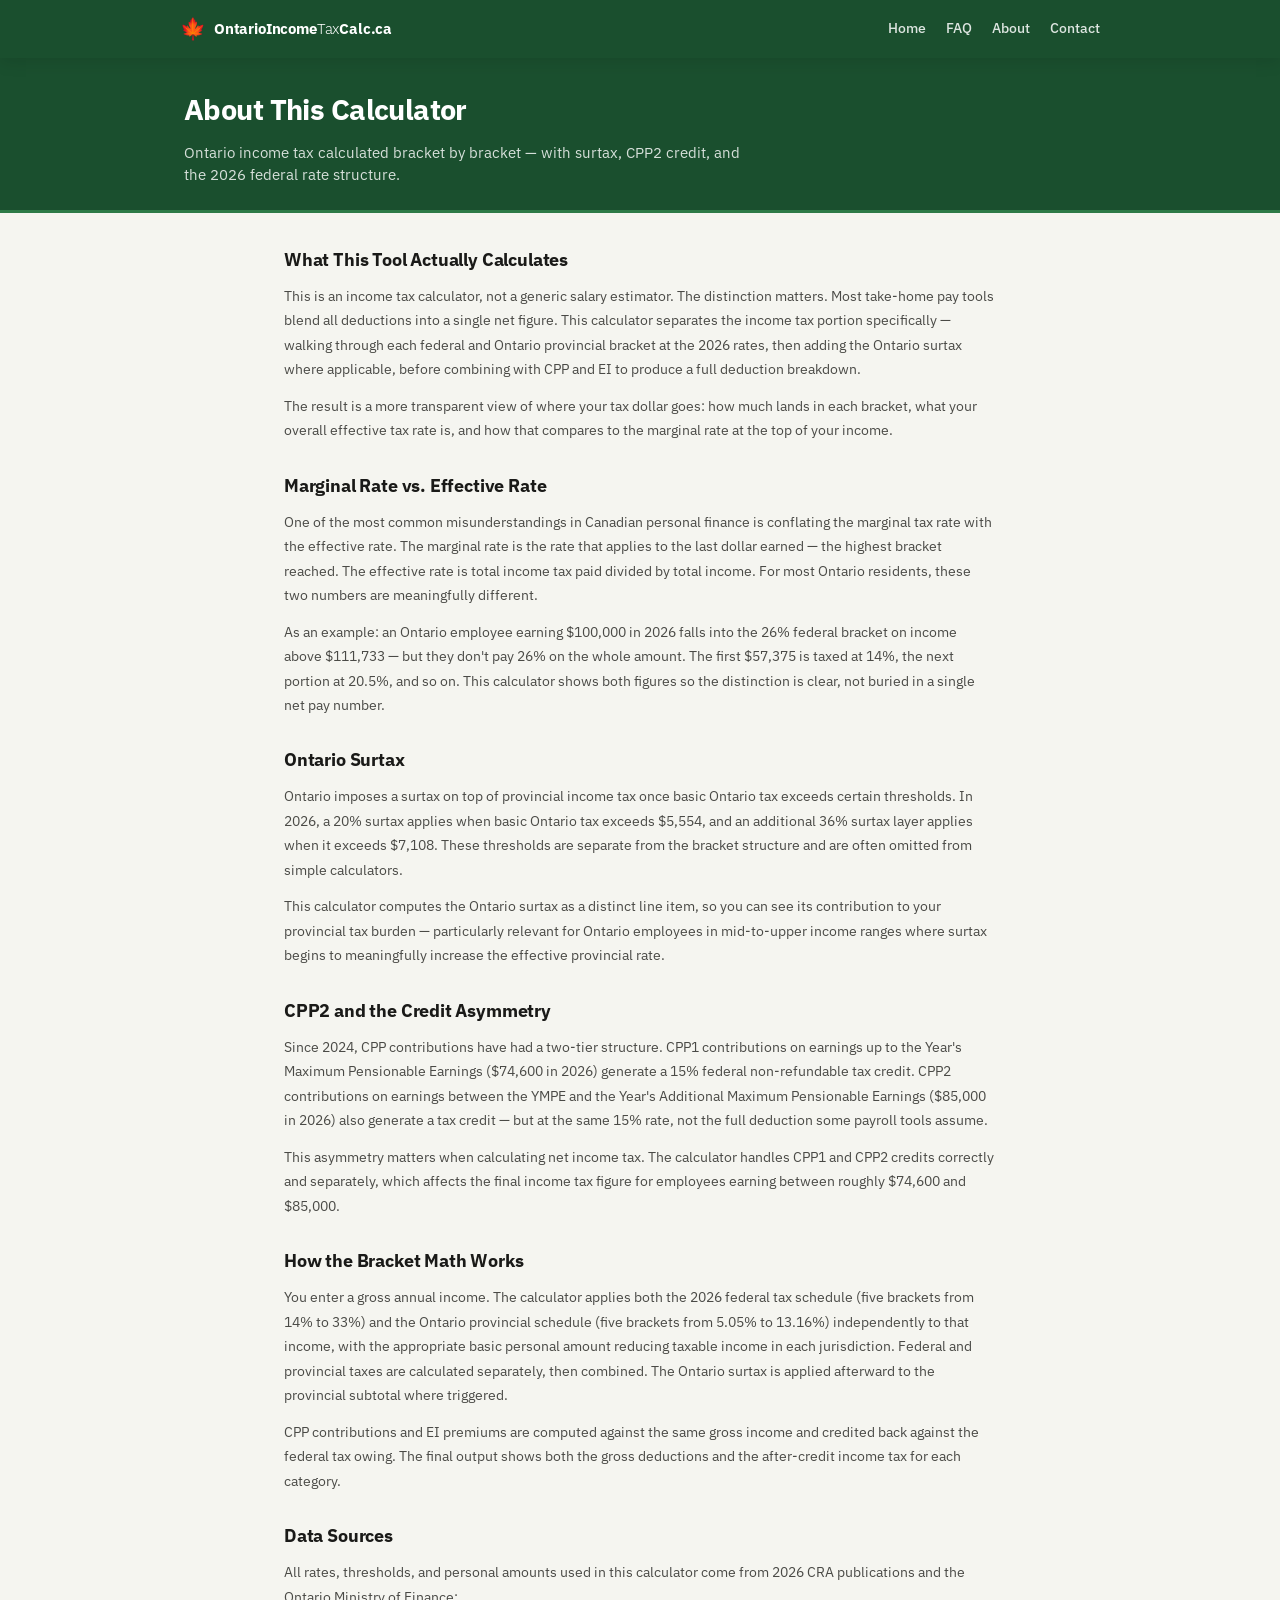
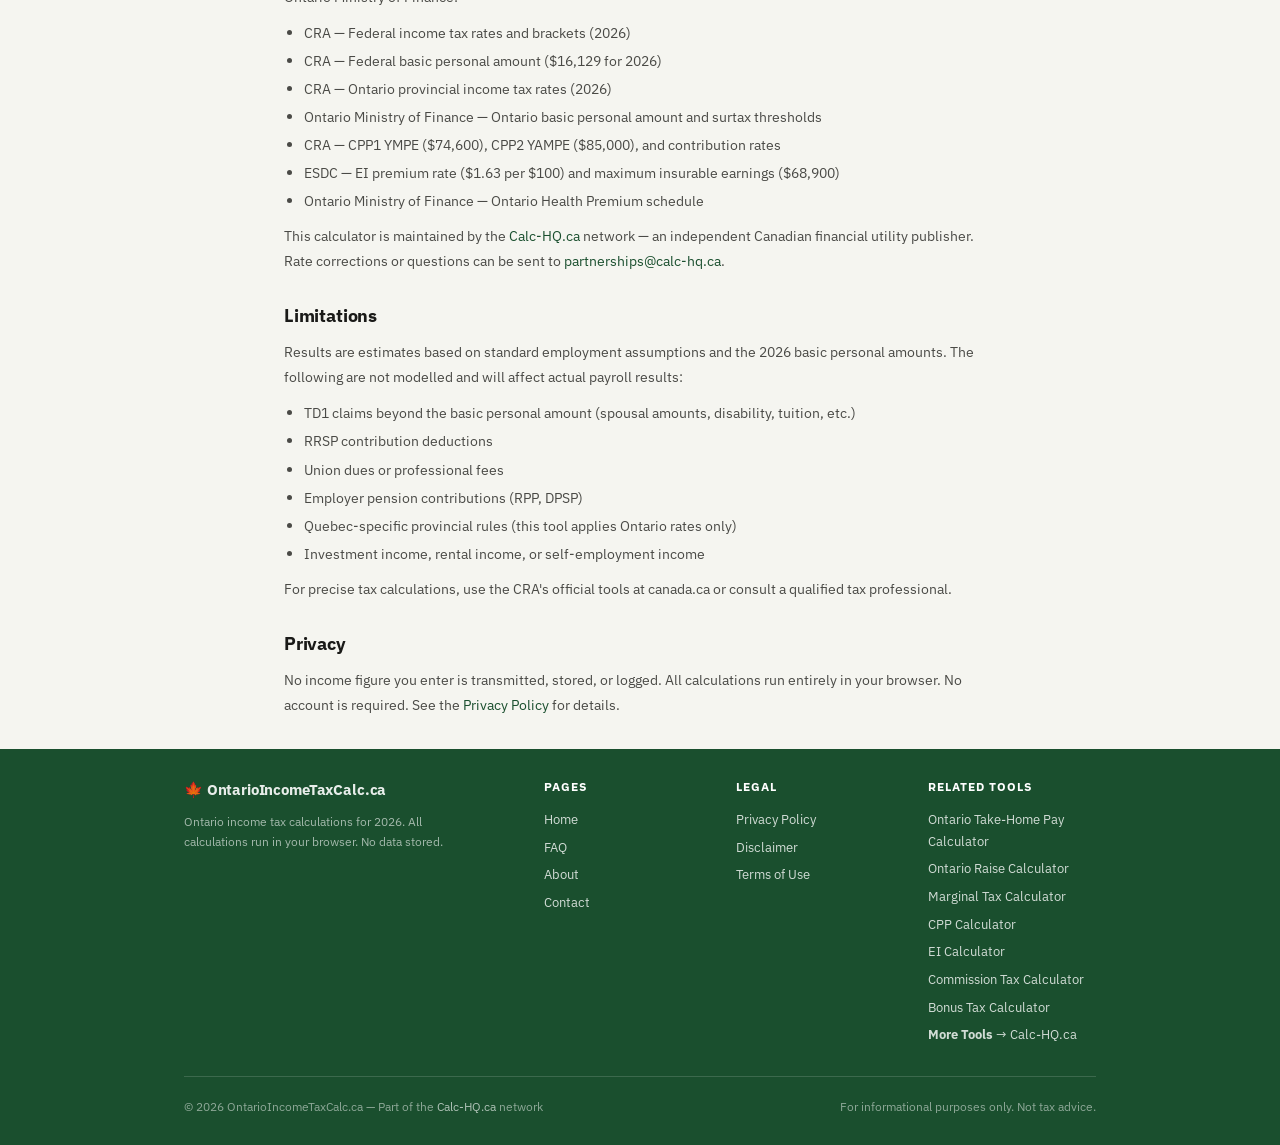
==== repos/ontarioincometaxcalc/about.html @ c236b74f "remove broken methodology link (calc-hq.ca/methodology/ontario-income-tax/ returns 404)" ====
<!DOCTYPE html>
<html lang="en-CA">
<head>
  <meta charset="UTF-8">
  <meta name="viewport" content="width=device-width, initial-scale=1.0">
  <title>About | Ontario Income Tax Calculator</title>
  <meta name="description" content="About Ontario Income Tax Calculator — bracket-by-bracket Ontario and federal income tax calculation, Ontario surtax methodology, marginal vs. effective rate explanation, and CPP2 credit treatment for 2026.">
  <link rel="canonical" href="https://ontarioincometaxcalc.ca/about.html">
  <link rel="stylesheet" href="css/style.css?v=ALIGN2">
  <script async src="https://pagead2.googlesyndication.com/pagead/js/adsbygoogle.js?client=ca-pub-7744853829365165" crossorigin="anonymous"></script>
  <script type="application/ld+json">
  {
    "@context": "https://schema.org",
    "@type": "WebPage",
    "name": "About | Ontario Income Tax Calculator",
    "url": "https://ontarioincometaxcalc.ca/about.html",
    "description": "About Ontario Income Tax Calculator — bracket-by-bracket Ontario and federal tax calculation with Ontario surtax, marginal vs. effective rate breakdown, and 2026 CRA rates.",
    "isPartOf": {
      "@type": "WebSite",
        "name": "Ontario Income Tax Calculator",
      "url": "https://ontarioincometaxcalc.ca/"
    }
  }
  </script>
</head>
<body>

<header class="site-header">
  <div class="header-inner">
    <a href="index.html" class="site-logo">
      <span class="logo-maple">🍁</span>
      <span class="logo-text">OntarioIncome<span>Tax</span>Calc.ca</span>
    </a>
    <nav class="site-nav" aria-label="Main navigation">
      <a href="index.html">Home</a>
      <a href="faq.html">FAQ</a>
      <a href="about.html">About</a>
      <a href="contact.html">Contact</a>
    </nav>
    <button class="hamburger" aria-label="Menu" aria-expanded="false">
      <span></span><span></span><span></span>
    </button>
  </div>
</header>

<!-- Mobile nav overlay -->
<div class="mobile-nav-overlay" id="mobile-overlay"></div>
<nav class="mobile-nav" id="mobile-nav">
  <a href="index.html">Home</a>
  <a href="faq.html">FAQ</a>
  <a href="about.html">About</a>
  <a href="contact.html">Contact</a>
</nav>

<section class="page-hero">
  <div class="container">
    <h1>About This Calculator</h1>
    <p>Ontario income tax calculated bracket by bracket — with surtax, CPP2 credit, and the 2026 federal rate structure.</p>
  </div>
</section>

<div class="page-body">

  <h2>What This Tool Actually Calculates</h2>
  <p>This is an income tax calculator, not a generic salary estimator. The distinction matters. Most take-home pay tools blend all deductions into a single net figure. This calculator separates the income tax portion specifically — walking through each federal and Ontario provincial bracket at the 2026 rates, then adding the Ontario surtax where applicable, before combining with CPP and EI to produce a full deduction breakdown.</p>
  <p>The result is a more transparent view of where your tax dollar goes: how much lands in each bracket, what your overall effective tax rate is, and how that compares to the marginal rate at the top of your income.</p>

  <h2>Marginal Rate vs. Effective Rate</h2>
  <p>One of the most common misunderstandings in Canadian personal finance is conflating the marginal tax rate with the effective rate. The marginal rate is the rate that applies to the last dollar earned — the highest bracket reached. The effective rate is total income tax paid divided by total income. For most Ontario residents, these two numbers are meaningfully different.</p>
  <p>As an example: an Ontario employee earning $100,000 in 2026 falls into the 26% federal bracket on income above $111,733 — but they don't pay 26% on the whole amount. The first $57,375 is taxed at 14%, the next portion at 20.5%, and so on. This calculator shows both figures so the distinction is clear, not buried in a single net pay number.</p>

  <h2>Ontario Surtax</h2>
  <p>Ontario imposes a surtax on top of provincial income tax once basic Ontario tax exceeds certain thresholds. In 2026, a 20% surtax applies when basic Ontario tax exceeds $5,554, and an additional 36% surtax layer applies when it exceeds $7,108. These thresholds are separate from the bracket structure and are often omitted from simple calculators.</p>
  <p>This calculator computes the Ontario surtax as a distinct line item, so you can see its contribution to your provincial tax burden — particularly relevant for Ontario employees in mid-to-upper income ranges where surtax begins to meaningfully increase the effective provincial rate.</p>

  <h2>CPP2 and the Credit Asymmetry</h2>
  <p>Since 2024, CPP contributions have had a two-tier structure. CPP1 contributions on earnings up to the Year's Maximum Pensionable Earnings ($74,600 in 2026) generate a 15% federal non-refundable tax credit. CPP2 contributions on earnings between the YMPE and the Year's Additional Maximum Pensionable Earnings ($85,000 in 2026) also generate a tax credit — but at the same 15% rate, not the full deduction some payroll tools assume.</p>
  <p>This asymmetry matters when calculating net income tax. The calculator handles CPP1 and CPP2 credits correctly and separately, which affects the final income tax figure for employees earning between roughly $74,600 and $85,000.</p>

  <h2>How the Bracket Math Works</h2>
  <p>You enter a gross annual income. The calculator applies both the 2026 federal tax schedule (five brackets from 14% to 33%) and the Ontario provincial schedule (five brackets from 5.05% to 13.16%) independently to that income, with the appropriate basic personal amount reducing taxable income in each jurisdiction. Federal and provincial taxes are calculated separately, then combined. The Ontario surtax is applied afterward to the provincial subtotal where triggered.</p>
  <p>CPP contributions and EI premiums are computed against the same gross income and credited back against the federal tax owing. The final output shows both the gross deductions and the after-credit income tax for each category.</p>

  <h2>Data Sources</h2>
  <p>All rates, thresholds, and personal amounts used in this calculator come from 2026 CRA publications and the Ontario Ministry of Finance:</p>
  <ul>
    <li>CRA — Federal income tax rates and brackets (2026)</li>
    <li>CRA — Federal basic personal amount ($16,129 for 2026)</li>
    <li>CRA — Ontario provincial income tax rates (2026)</li>
    <li>Ontario Ministry of Finance — Ontario basic personal amount and surtax thresholds</li>
    <li>CRA — CPP1 YMPE ($74,600), CPP2 YAMPE ($85,000), and contribution rates</li>
    <li>ESDC — EI premium rate ($1.63 per $100) and maximum insurable earnings ($68,900)</li>
    <li>Ontario Ministry of Finance — Ontario Health Premium schedule</li>
  </ul>
  <p>This calculator is maintained by the <a href="https://calc-hq.ca" target="_blank" rel="noopener">Calc-HQ.ca</a> network — an independent Canadian financial utility publisher. Rate corrections or questions can be sent to <a href="mailto:partnerships@calc-hq.ca">partnerships@calc-hq.ca</a>.</p>

  <h2>Limitations</h2>
  <p>Results are estimates based on standard employment assumptions and the 2026 basic personal amounts. The following are not modelled and will affect actual payroll results:</p>
  <ul>
    <li>TD1 claims beyond the basic personal amount (spousal amounts, disability, tuition, etc.)</li>
    <li>RRSP contribution deductions</li>
    <li>Union dues or professional fees</li>
    <li>Employer pension contributions (RPP, DPSP)</li>
    <li>Quebec-specific provincial rules (this tool applies Ontario rates only)</li>
    <li>Investment income, rental income, or self-employment income</li>
  </ul>
  <p>For precise tax calculations, use the CRA's official tools at canada.ca or consult a qualified tax professional.</p>

  <h2>Privacy</h2>
  <p>No income figure you enter is transmitted, stored, or logged. All calculations run entirely in your browser. No account is required. See the <a href="privacy-policy.html">Privacy Policy</a> for details.</p>



</div>

<footer class="site-footer">
  <div class="container">
    <div class="footer-grid">
      <div class="footer-brand">
        <div class="logo">🍁 OntarioIncomeTaxCalc.ca</div>
        <p>Ontario income tax calculations for 2026. All calculations run in your browser. No data stored.</p>
      </div>
      <div class="footer-col">
        <h4>PAGES</h4>
        <a href="index.html">Home</a>
        <a href="faq.html">FAQ</a>
        <a href="about.html">About</a>
        <a href="contact.html">Contact</a>
      </div>
      <div class="footer-col">
        <h4>LEGAL</h4>
        <a href="privacy-policy.html">Privacy Policy</a>
        <a href="disclaimer.html">Disclaimer</a>
        <a href="terms.html">Terms of Use</a>
      </div>
      <div class="footer-col">
        <h4>RELATED TOOLS</h4>
        <div id="related-tools"></div>
        <a href="https://calc-hq.ca/" class="more-tools-link" rel="noopener"><strong>More Tools</strong> → Calc-HQ.ca</a>
      </div>
    </div>
    <div class="footer-bottom">
      <span>© 2026 OntarioIncomeTaxCalc.ca — Part of the <a href="https://calc-hq.ca/" rel="noopener">Calc-HQ.ca</a> network</span>
      <span>For informational purposes only. Not tax advice.</span>
    </div>
  </div>
</footer>

<script src="js/network.js"></script>
<script src="js/ads.js"></script>
<script>
(function() {
  var hamburger = document.querySelector('.hamburger');
  var mobileNav = document.getElementById('mobile-nav');
  var overlay = document.getElementById('mobile-overlay');
  function toggleMenu() {
    var isOpen = hamburger.classList.toggle('active');
    mobileNav.classList.toggle('active', isOpen);
    overlay.classList.toggle('active', isOpen);
    hamburger.setAttribute('aria-expanded', String(isOpen));
    document.body.style.overflow = isOpen ? 'hidden' : '';
  }
  function closeMenu() {
    hamburger.classList.remove('active');
    mobileNav.classList.remove('active');
    overlay.classList.remove('active');
    hamburger.setAttribute('aria-expanded', 'false');
    document.body.style.overflow = '';
  }
  if (hamburger) hamburger.addEventListener('click', toggleMenu);
  if (overlay) overlay.addEventListener('click', closeMenu);
  if (mobileNav) mobileNav.querySelectorAll('a').forEach(function(a) { a.addEventListener('click', closeMenu); });
})();
</script>
</body>
</html>
---- repos/ontarioincometaxcalc/css/style.css ----
/* Ontario Income Tax Calculator — Main Stylesheet */
/* Aesthetic: Clean government-grade authority with a modern twist */
/* Fonts: IBM Plex Sans (body) + IBM Plex Mono (numbers) */

@import url('https://fonts.googleapis.com/css2?family=IBM+Plex+Sans:wght@300;400;500;600;700&family=IBM+Plex+Mono:wght@400;500;600&display=swap');

/* ─── CSS VARIABLES ─────────────────────────────────────────────────────────── */
:root {
  --bg:         #f5f5f0;
  --surface:    #ffffff;
  --surface-2:  #f9f9f6;
  --border:     #e0dfd8;
  --border-2:   #c8c7be;

  --text-primary:   #1a1a18;
  --text-secondary: #4a4a46;
  --text-muted:     #7a7a74;

  --accent:       #1a4f2e;
  --accent-light: #e8f2ec;
  --accent-mid:   #2d7a47;
  --accent-hover: #153d24;

  --red:    #c0392b;
  --amber:  #c47a00;

  --radius:    6px;
  --radius-lg: 12px;
  --shadow-sm: 0 1px 3px rgba(0,0,0,0.08);
  --shadow:    0 4px 16px rgba(0,0,0,0.10);
  --shadow-lg: 0 8px 32px rgba(0,0,0,0.12);

  --max-width:     960px;
  --content-width: 760px;
}

/* ─── RESET ─────────────────────────────────────────────────────────────────── */
*, *::before, *::after { box-sizing: border-box; margin: 0; padding: 0; }
html { scroll-behavior: smooth; overflow-x: hidden; max-width: 100%; }
body {
  font-family: 'IBM Plex Sans', sans-serif;
  background: var(--bg);
  color: var(--text-primary);
  font-size: 16px;
  line-height: 1.65;
  -webkit-font-smoothing: antialiased;
  overflow-x: hidden;
  max-width: 100%;
}
img { max-width: 100%; }
a { color: var(--accent); text-decoration: none; }
a:hover { color: var(--accent-hover); text-decoration: underline; }

/* ─── LAYOUT ─────────────────────────────────────────────────────────────────── */
.main-content {
  max-width: var(--max-width);
  margin: 0 auto;
  padding: 24px 20px 48px;
}

/* ─── HEADER ─────────────────────────────────────────────────────────────────── */
.site-header {
  background: var(--accent);
  color: #fff;
  padding: 0;
  position: sticky;
  top: 0;
  z-index: 100;
  box-shadow: var(--shadow);
}
.header-inner {
  max-width: var(--max-width);
  margin: 0 auto;
  padding: 0 20px;
  display: flex;
  align-items: center;
  justify-content: space-between;
  height: 58px;
}
.site-logo {
  display: flex;
  align-items: center;
  gap: 8px;
  color: #fff;
  font-weight: 700;
  font-size: 1rem;
  letter-spacing: -0.01em;
  text-decoration: none;
}
.site-logo:hover { color: rgba(255,255,255,0.85); text-decoration: none; }
.logo-maple { font-size: 1.3rem; line-height: 1; }
.logo-text { font-size: 0.95rem; font-weight: 700; }
.logo-text span { font-weight: 300; }
.site-nav {
  display: flex;
  align-items: center;
  gap: 20px;
}
.site-nav a {
  color: rgba(255,255,255,0.85);
  font-size: 0.875rem;
  font-weight: 500;
  text-decoration: none;
  transition: color 0.15s;
}
.site-nav a:hover { color: #fff; text-decoration: none; }

/* ─── Hamburger / Mobile Nav ────────────────────────────────────────────── */
.hamburger {
  display: none;
  background: none;
  border: none;
  cursor: pointer;
  padding: 8px;
  z-index: 110;
}
.hamburger span {
  display: block;
  width: 24px;
  height: 2px;
  background: #fff;
  border-radius: 2px;
  transition: transform 0.3s, opacity 0.3s;
}
.hamburger span + span { margin-top: 6px; }
.hamburger.active span:nth-child(1) { transform: translateY(8px) rotate(45deg); }
.hamburger.active span:nth-child(2) { opacity: 0; }
.hamburger.active span:nth-child(3) { transform: translateY(-8px) rotate(-45deg); }

.mobile-nav-overlay {
  display: none;
  position: fixed;
  top: 58px;
  left: 0;
  right: 0;
  bottom: 0;
  background: rgba(0,0,0,0.5);
  z-index: 99;
  opacity: 0;
  transition: opacity 0.3s;
}
.mobile-nav-overlay.active {
  display: block;
  opacity: 1;
}
.mobile-nav {
  display: none;
  position: fixed;
  top: 58px;
  right: 0;
  width: 260px;
  max-width: 80vw;
  height: calc(100vh - 58px);
  background: var(--accent);
  z-index: 105;
  padding: 20px;
  transform: translateX(100%);
  transition: transform 0.3s ease;
  overflow-y: auto;
}
.mobile-nav.active {
  display: block;
  transform: translateX(0);
}
.mobile-nav a {
  display: block;
  color: rgba(255,255,255,0.85);
  font-size: 1rem;
  font-weight: 500;
  padding: 12px 0;
  border-bottom: 1px solid rgba(255,255,255,0.15);
  text-decoration: none;
  transition: color 0.15s;
}
.mobile-nav a:hover { color: #fff; }

/* ─── HERO ───────────────────────────────────────────────────────────────────── */
.hero {
  background: var(--accent);
  color: #fff;
  padding: 32px 20px 28px;
  border-bottom: 3px solid var(--accent-mid);
}
.hero-inner {
  max-width: var(--max-width);
  margin: 0 auto;
}
.hero-badge {
  display: inline-flex;
  align-items: center;
  gap: 6px;
  background: rgba(255,255,255,0.15);
  border: 1px solid rgba(255,255,255,0.25);
  border-radius: 20px;
  padding: 4px 12px;
  font-size: 0.78rem;
  font-weight: 500;
  letter-spacing: 0.01em;
  margin-bottom: 14px;
  color: rgba(255,255,255,0.95);
}
.hero h1 {
  font-size: clamp(1.4rem, 4vw, 2rem);
  font-weight: 700;
  letter-spacing: -0.02em;
  line-height: 1.2;
  margin-bottom: 10px;
  color: #fff;
}
.hero p {
  font-size: 0.95rem;
  color: rgba(255,255,255,0.82);
  max-width: 620px;
  line-height: 1.6;
}

/* ─── CALCULATOR CARD ───────────────────────────────────────────────────────── */
.calc-card {
  background: var(--surface);
  border-radius: var(--radius-lg);
  box-shadow: var(--shadow);
  overflow: hidden;
  margin-bottom: 28px;
}
.calc-header {
  background: var(--accent-light);
  border-bottom: 1px solid var(--border);
  padding: 16px 24px;
  display: flex;
  align-items: center;
  gap: 10px;
}
.calc-header h2 {
  font-size: 1.05rem;
  font-weight: 600;
  color: var(--accent);
  margin: 0;
}
.calc-icon { font-size: 1.2rem; }
.calc-body { padding: 24px; }

/* ─── TRUST STRIP ───────────────────────────────────────────────────────────── */
.trust-strip {
  display: flex;
  flex-wrap: wrap;
  align-items: center;
  gap: 6px 10px;
  background: var(--surface-2);
  border: 1px solid var(--border);
  border-radius: var(--radius);
  padding: 10px 16px;
  margin-bottom: 20px;
  font-size: 0.8rem;
  color: var(--text-secondary);
}
.ts-item { display: flex; align-items: center; gap: 4px; }
.ts-item span { color: var(--accent-mid); font-weight: 700; }
.ts-item strong { font-weight: 600; color: var(--text-primary); }
.ts-sep { color: var(--border-2); font-size: 0.75rem; }

/* ─── FORM / INPUTS ─────────────────────────────────────────────────────────── */
.input-group {
  margin-bottom: 16px;
}
.input-group label {
  display: block;
  font-size: 0.875rem;
  font-weight: 600;
  color: var(--text-primary);
  margin-bottom: 6px;
}
.label-sub {
  font-weight: 400;
  color: var(--text-muted);
  font-size: 0.8rem;
}
.input-wrap {
  position: relative;
  display: flex;
  align-items: center;
}
.input-wrap-dollar .input-prefix {
  position: absolute;
  left: 12px;
  font-size: 1rem;
  font-weight: 600;
  color: var(--text-secondary);
  pointer-events: none;
  font-family: 'IBM Plex Mono', monospace;
}
.input-wrap-dollar input {
  padding-left: 28px;
}
.input-group input[type="number"],
.input-group-sm input[type="number"] {
  width: 100%;
  padding: 11px 14px;
  border: 2px solid var(--border);
  border-radius: var(--radius);
  font-size: 1rem;
  font-family: 'IBM Plex Mono', monospace;
  color: var(--text-primary);
  background: var(--surface);
  transition: border-color 0.15s, box-shadow 0.15s;
  -webkit-appearance: none;
  appearance: none;
}
.input-group input[type="number"]:focus,
.input-group-sm input[type="number"]:focus {
  outline: none;
  border-color: var(--accent-mid);
  box-shadow: 0 0 0 3px rgba(45,122,71,0.12);
}

/* ─── HOURLY PANEL ──────────────────────────────────────────────────────────── */
.input-options { margin-bottom: 16px; }
.btn-link {
  background: none;
  border: none;
  color: var(--accent-mid);
  font-size: 0.85rem;
  font-weight: 500;
  cursor: pointer;
  padding: 0;
  text-decoration: underline;
}
.btn-link:hover { color: var(--accent-hover); }
.hourly-panel {
  background: var(--surface-2);
  border: 1px solid var(--border);
  border-radius: var(--radius);
  padding: 16px;
  margin-top: 10px;
}
.hourly-row {
  display: flex;
  flex-wrap: wrap;
  gap: 12px;
  align-items: flex-end;
}
.input-group-sm {
  flex: 1;
  min-width: 90px;
}
.input-group-sm label {
  display: block;
  font-size: 0.78rem;
  font-weight: 600;
  color: var(--text-secondary);
  margin-bottom: 4px;
}
.btn-sm {
  padding: 10px 18px;
  background: var(--accent);
  color: #fff;
  border: none;
  border-radius: var(--radius);
  font-size: 0.85rem;
  font-weight: 600;
  cursor: pointer;
  white-space: nowrap;
  transition: background 0.15s;
}
.btn-sm:hover { background: var(--accent-hover); }

/* ─── CALCULATE BUTTON ──────────────────────────────────────────────────────── */
.btn-calculate {
  display: block;
  width: 100%;
  padding: 15px 24px;
  background: var(--accent);
  color: #fff;
  border: none;
  border-radius: var(--radius);
  font-size: 1.05rem;
  font-weight: 700;
  letter-spacing: -0.01em;
  cursor: pointer;
  transition: background 0.15s, transform 0.1s, box-shadow 0.15s;
  box-shadow: var(--shadow-sm);
  font-family: 'IBM Plex Sans', sans-serif;
}
.btn-calculate:hover {
  background: var(--accent-hover);
  box-shadow: var(--shadow);
}
.btn-calculate:active { transform: scale(0.99); }

/* ─── RESULTS ───────────────────────────────────────────────────────────────── */
.results-section { margin-top: 24px; }
.results-divider {
  border: none;
  border-top: 2px solid var(--border);
  margin-bottom: 20px;
}
.results-label {
  font-size: 0.8rem;
  font-weight: 600;
  text-transform: uppercase;
  letter-spacing: 0.07em;
  color: var(--text-muted);
  margin-bottom: 12px;
}
.results-primary {
  background: var(--surface-2);
  border: 1px solid var(--border);
  border-radius: var(--radius);
  overflow: hidden;
  margin-bottom: 16px;
}
.result-row {
  display: flex;
  justify-content: space-between;
  align-items: flex-start;
  padding: 10px 16px;
  border-bottom: 1px solid var(--border);
  gap: 12px;
}
.result-row:last-child { border-bottom: none; }
.result-bold {
  background: var(--accent-light);
  font-weight: 600;
}
.result-highlight {
  background: var(--accent);
  color: #fff;
}
.result-highlight .rr-label,
.result-highlight .rr-value,
.result-highlight .rr-sub { color: #fff; }
.rr-label {
  font-size: 0.875rem;
  color: var(--text-secondary);
  flex: 1;
}
.rr-right {
  display: flex;
  flex-direction: column;
  align-items: flex-end;
  gap: 2px;
  flex-shrink: 0;
}
.rr-value {
  font-family: 'IBM Plex Mono', monospace;
  font-size: 0.95rem;
  font-weight: 600;
  color: var(--text-primary);
}
.rr-sub {
  font-size: 0.72rem;
  color: var(--text-muted);
  text-align: right;
}

/* ─── RATES ROW ─────────────────────────────────────────────────────────────── */
.rates-row {
  display: grid;
  grid-template-columns: repeat(3, 1fr);
  gap: 12px;
  margin-bottom: 16px;
}
.rate-block {
  background: var(--surface-2);
  border: 1px solid var(--border);
  border-radius: var(--radius);
  padding: 12px 14px;
  text-align: center;
}
.rate-label {
  font-size: 0.72rem;
  font-weight: 600;
  text-transform: uppercase;
  letter-spacing: 0.05em;
  color: var(--text-muted);
  margin-bottom: 4px;
}
.rate-value {
  font-family: 'IBM Plex Mono', monospace;
  font-size: 1.4rem;
  font-weight: 700;
  color: var(--accent);
  line-height: 1.1;
}
.rate-sub {
  font-size: 0.7rem;
  color: var(--text-muted);
  margin-top: 2px;
}

/* ─── RESULTS NOTE ──────────────────────────────────────────────────────────── */
.results-note {
  font-size: 0.78rem;
  color: var(--text-muted);
  background: #fffbf0;
  border: 1px solid #f0d98a;
  border-radius: var(--radius);
  padding: 10px 14px;
  line-height: 1.5;
}
.results-note a { font-size: 0.78rem; }

/* ─── AD UNITS ──────────────────────────────────────────────────────────────── */
.ad-unit { margin: 20px 0; min-height: 0; }
.ad-inactive { display: none; }

/* ─── AUTHORITY SECTIONS ────────────────────────────────────────────────────── */
.authority-section {
  background: var(--surface);
  border-radius: var(--radius-lg);
  box-shadow: var(--shadow-sm);
  padding: 28px 28px 24px;
  margin-bottom: 20px;
  border: 1px solid var(--border);
}
.authority-section h2 {
  font-size: 1.15rem;
  font-weight: 700;
  color: var(--text-primary);
  margin-bottom: 14px;
  letter-spacing: -0.01em;
}
.authority-section h3 {
  font-size: 0.95rem;
  font-weight: 600;
  color: var(--accent);
  margin: 18px 0 8px;
}
.authority-section p {
  font-size: 0.9rem;
  color: var(--text-secondary);
  margin-bottom: 10px;
  line-height: 1.65;
}
.authority-section ul,
.authority-section ol {
  padding-left: 20px;
  margin-bottom: 10px;
}
.authority-section li {
  font-size: 0.9rem;
  color: var(--text-secondary);
  margin-bottom: 4px;
  line-height: 1.6;
}

/* ─── SECTION HEADER (numbered) ─────────────────────────────────────────────── */
.section-header {
  display: flex;
  align-items: center;
  gap: 12px;
  margin-bottom: 16px;
}
.section-number {
  display: none; /* hide stray numeric artifacts */
}
.section-header h2 {
  margin-bottom: 0;
  flex: 1;
}

/* ─── BRACKET TABLES ────────────────────────────────────────────────────────── */
.bracket-scroll {
  overflow-x: auto;
  -webkit-overflow-scrolling: touch;
  margin: 12px 0;
}
.bracket-tbl {
  width: 100%;
  border-collapse: collapse;
  font-size: 0.85rem;
}
.bracket-tbl th {
  background: var(--accent);
  color: #fff;
  font-weight: 600;
  font-size: 0.78rem;
  text-align: left;
  padding: 8px 10px;
  white-space: nowrap;
}
.bracket-tbl td {
  padding: 8px 10px;
  border-bottom: 1px solid var(--border);
  font-family: 'IBM Plex Mono', monospace;
  font-size: 0.82rem;
  color: var(--text-secondary);
  white-space: nowrap;
}
.bracket-active td { background: var(--accent-light); color: var(--text-primary); }
.bracket-inactive td { color: var(--text-muted); opacity: 0.6; }
.bpa-row td {
  color: var(--accent-mid);
  font-style: italic;
  font-family: 'IBM Plex Sans', sans-serif;
  font-size: 0.82rem;
}
.total-row td {
  background: var(--accent);
  color: #fff;
  font-weight: 700;
}
.surtax-row td {
  background: #fff8e8;
  color: var(--amber);
  font-weight: 600;
}
.surtax-na-row td { color: var(--text-muted); font-style: italic; font-size: 0.8rem; }
.bracket-placeholder {
  padding: 20px;
  text-align: center;
  color: var(--text-muted);
  font-size: 0.875rem;
  background: var(--surface-2);
  border-radius: var(--radius);
  border: 1px dashed var(--border-2);
}

/* ─── EXAMPLES ──────────────────────────────────────────────────────────────── */
.example-block {
  border: 1px solid var(--border);
  border-radius: var(--radius);
  padding: 20px;
  margin-bottom: 16px;
  background: var(--surface-2);
}
.example-block h3 {
  font-size: 0.92rem;
  font-weight: 600;
  color: var(--accent);
  margin: 0 0 10px;
}
.example-block > p {
  font-size: 0.85rem;
  color: var(--text-secondary);
  margin-bottom: 12px;
}
.example-summary { font-size: 0.85rem; }
.ex-row {
  display: flex;
  justify-content: space-between;
  padding: 5px 0;
  border-bottom: 1px solid var(--border);
  color: var(--text-secondary);
  font-family: 'IBM Plex Mono', monospace;
  font-size: 0.82rem;
}
.ex-row:last-child { border-bottom: none; }
.ex-row span:first-child {
  font-family: 'IBM Plex Sans', sans-serif;
  color: var(--text-muted);
}
.ex-total { font-weight: 700; color: var(--text-primary); }
.ex-net {
  font-weight: 700;
  color: var(--accent);
  font-size: 0.9rem;
}

/* ─── FAQ ───────────────────────────────────────────────────────────────────── */
.faq-item {
  border-bottom: 1px solid var(--border);
  padding: 16px 0;
}
.faq-item:last-of-type { border-bottom: none; }
.faq-q {
  font-size: 0.92rem;
  font-weight: 600;
  color: var(--text-primary);
  margin-bottom: 8px;
  cursor: default;
}
.faq-a {
  font-size: 0.875rem;
  color: var(--text-secondary);
  line-height: 1.65;
}
.faq-a p { margin-bottom: 6px; }
.faq-more {
  font-size: 0.85rem;
  color: var(--text-muted);
  padding-top: 12px;
  display: block;
}

/* ─── FORMULA / SOURCE ──────────────────────────────────────────────────────── */
.formula-display {
  background: var(--surface-2);
  border-left: 3px solid var(--accent-mid);
  padding: 10px 16px;
  border-radius: 0 var(--radius) var(--radius) 0;
  font-family: 'IBM Plex Mono', monospace;
  font-size: 0.82rem;
  color: var(--text-primary);
  margin: 12px 0;
  overflow-x: auto;
}
.source-cite {
  font-size: 0.78rem;
  color: var(--text-muted);
  margin-top: 8px;
}
.source-list {
  list-style: disc;
  padding-left: 18px;
}
.source-list li { font-size: 0.82rem; margin-bottom: 4px; color: var(--text-muted); }
.source-list a { font-size: 0.82rem; }
.config-val { font-family: 'IBM Plex Mono', monospace; font-weight: 600; color: var(--accent); }
.marginal-note {
  font-size: 0.82rem;
  color: var(--text-muted);
  font-style: italic;
  margin-top: 8px;
}

/* ─── RELATED SECTION ───────────────────────────────────────────────────────── */
.related-section {
  margin-bottom: 28px;
}
.related-heading {
  font-size: 1rem;
  font-weight: 700;
  color: var(--text-primary);
  margin-bottom: 14px;
  letter-spacing: -0.01em;
}
.related-grid,
.related-manual {
  display: grid;
  grid-template-columns: repeat(auto-fill, minmax(200px, 1fr));
  gap: 12px;
}
.related-card {
  background: var(--surface);
  border: 1px solid var(--border);
  border-radius: var(--radius);
  padding: 14px 16px;
  display: block;
  transition: border-color 0.15s, box-shadow 0.15s;
  text-decoration: none;
}
.related-card:hover {
  border-color: var(--accent-mid);
  box-shadow: var(--shadow-sm);
  text-decoration: none;
}
.rc-name {
  font-size: 0.88rem;
  font-weight: 700;
  color: var(--accent);
  margin-bottom: 4px;
}
.rc-desc {
  font-size: 0.78rem;
  color: var(--text-muted);
  line-height: 1.4;
}

/* ─── FOOTER ────────────────────────────────────────────────────────────────── */
.site-footer {
  background: var(--accent);
  color: rgba(255,255,255,0.7);
  padding: 28px 20px;
  margin-top: 20px;
  font-size: 0.82rem;
}
.footer-grid {
  display: grid;
  grid-template-columns: 2fr 1fr 1fr 1fr;
  gap: 32px;
  padding-bottom: 24px;
  margin-bottom: 20px;
  border-bottom: 1px solid rgba(255,255,255,0.15);
  max-width: var(--max-width);
  margin-left: auto;
  margin-right: auto;
}
.footer-brand .logo {
  font-size: 0.95rem;
  color: rgba(255,255,255,0.9);
  margin-bottom: 10px;
  display: block;
}
.footer-brand p {
  font-size: 0.78rem;
  color: rgba(255,255,255,0.6);
  line-height: 1.55;
  max-width: 260px;
}
.footer-col h4 {
  font-size: 0.75rem;
  font-weight: 700;
  text-transform: uppercase;
  letter-spacing: 0.08em;
  color: #ffffff;
  margin-bottom: 12px;
}
.footer-col a {
  display: block;
  color: rgba(255,255,255,0.8);
  font-size: 0.82rem;
  margin-bottom: 6px;
  text-decoration: none;
  transition: color 0.15s;
}
.footer-col a:hover {
  color: #fff;
  text-decoration: none;
}
.more-tools-title { font-weight: 700 !important; color: #ffffff !important; font-size: 0.88rem; }
.subtext {
  font-size: 0.72rem;
  color: rgba(255,255,255,0.5);
  line-height: 1.3;
}
.footer-bottom {
  max-width: var(--max-width);
  margin: 0 auto;
  display: flex;
  justify-content: space-between;
  align-items: center;
  flex-wrap: wrap;
  gap: 8px;
  font-size: 0.75rem;
  color: rgba(255,255,255,0.5);
}
.footer-bottom a { color: rgba(255,255,255,0.65); }
.footer-bottom a:hover { color: #fff; }

/* ─── MISC UTILITY ──────────────────────────────────────────────────────────── */
code {
  font-family: 'IBM Plex Mono', monospace;
  background: var(--surface-2);
  border: 1px solid var(--border);
  border-radius: 3px;
  padding: 1px 5px;
  font-size: 0.85em;
  color: var(--accent);
}
.res-year, .res-year-static { font-weight: 700; }

/* ─── RESPONSIVE — Full Breakpoint System ───────────────────────────────── */

/* 1280px */
@media (max-width: 1280px) {
  .footer-grid { gap: 24px; }
}

/* 1100px */
@media (max-width: 1100px) {
  .footer-grid { grid-template-columns: 1.5fr 1fr 1fr 1fr; gap: 20px; }
}

/* 1024px — Hamburger activation */
@media (max-width: 1024px) {
  .hamburger { display: flex; flex-direction: column; justify-content: center; gap: 0; }
  .site-nav { display: none; }
  .header-nav { display: none; }
  .footer-grid { grid-template-columns: 1fr 1fr; gap: 24px; }
  .footer-brand { grid-column: 1 / -1; }
}

/* 834px */
@media (max-width: 834px) {
  .hero h1 { font-size: clamp(1.2rem, 3.5vw, 1.8rem); }
  .hero p { font-size: 0.9rem; }
  .authority-section { padding: 20px; }
}

/* 820px */
@media (max-width: 820px) {
  .main-content { padding: 20px 16px 48px; }
}

/* 768px */
@media (max-width: 768px) {
  .main-content { padding: 20px 16px 48px; }
  .calc-body { padding: 16px; }
  .calc-header { padding: 14px 16px; }
  .trust-strip { margin: 0 16px 16px; padding: 8px 12px; font-size: 0.75rem; }
  .ts-sep { display: none; }
  .hero { padding: 24px 16px 20px; }
  .page-hero { padding: 22px 0 18px; }
  .page-hero h1 { font-size: 1.2rem; }
  .container { padding: 0 16px; }
  .page-body { padding: 0 16px; margin: 24px auto; }
  .contact-form { padding: 16px; }
}

/* 430px */
@media (max-width: 430px) {
  .rates-row { grid-template-columns: 1fr; gap: 8px; }
  .rate-value { font-size: 1.2rem; }
  .header-inner { padding: 0 14px; }
  .site-logo .logo-text { font-size: 0.85rem; }
  .result-row { flex-direction: row; }
  .rr-value { font-size: 0.88rem; }
  .authority-section { padding: 16px; }
  .radio-group { flex-direction: column; }
  .footer-grid { grid-template-columns: 1fr; gap: 20px; }
  .footer-brand { grid-column: unset; }
  .related-grid, .related-manual { grid-template-columns: 1fr 1fr; gap: 8px; }
  .hourly-row { flex-direction: column; gap: 10px; }
  .input-group-sm { min-width: unset; width: 100%; }
  .btn-sm { width: 100%; }
  .example-block { padding: 14px; }
  .bracket-tbl th, .bracket-tbl td { padding: 6px 8px; font-size: 0.78rem; }
}

/* 390px */
@media (max-width: 390px) {
  .hero h1 { font-size: 1.15rem; }
  .calc-btn { width: 100%; }
}

/* 375px */
@media (max-width: 375px) {
  .site-logo .logo-text { font-size: 0.8rem; }
  .footer-bottom { flex-direction: column; align-items: flex-start; gap: 6px; }
}

/* 360px */
@media (max-width: 360px) {
  .header-inner { padding: 0 10px; }
  .hero { padding: 18px 12px 16px; }
  .calc-body { padding: 12px; }
  .calc-header { padding: 12px; }
  .trust-strip { margin: 0 12px 12px; }
}

/* 320px */
@media (max-width: 320px) {
  html { font-size: 14px; }
  .site-logo .logo-text { font-size: 0.75rem; }
  .mobile-nav { width: 100%; max-width: 100vw; }
}

/* ═══════════════════════════════════════════════════════════════════════════════
   SUPPORT PAGES — shared components for faq, about, contact, privacy-policy
   These pages use the OntarioTakeHomeCalc framework class pattern.
   ═══════════════════════════════════════════════════════════════════════════════ */

/* ─── LAYOUT / CONTAINER (support pages) ─────────────────────────────────────── */
.container {
  max-width: var(--max-width);
  margin: 0 auto;
  padding: 0 24px;
}

/* ─── HEADER (support pages — wraps header-inner in .container) ──────────────── */
/* .site-header already defined above; .header-inner already defined above.
   Support pages add .container wrapper inside .site-header — already handled.
   Add .logo and related aliases. */
.logo {
  font-size: 1rem;
  font-weight: 700;
  color: #fff;
  letter-spacing: -0.01em;
  display: flex;
  align-items: center;
  gap: 8px;
  text-decoration: none;
}
.logo:hover { color: rgba(255,255,255,0.85); text-decoration: none; }
.logo-icon {
  width: 30px;
  height: 30px;
  background: rgba(255,255,255,0.18);
  border-radius: 6px;
  display: flex;
  align-items: center;
  justify-content: center;
  font-size: 1rem;
  flex-shrink: 0;
}
.year-badge {
  background: rgba(255,255,255,0.2);
  border-radius: 4px;
  padding: 1px 6px;
  font-size: 0.72rem;
  font-weight: 700;
  letter-spacing: 0.03em;
}
.header-nav {
  display: flex;
  align-items: center;
  gap: 20px;
}
.header-nav a {
  color: rgba(255,255,255,0.85);
  font-size: 0.875rem;
  font-weight: 500;
  text-decoration: none;
  transition: color 0.15s;
}
.header-nav a:hover { color: #fff; text-decoration: none; }

/* ─── PAGE HERO (support pages) ──────────────────────────────────────────────── */
.page-hero {
  background: var(--accent);
  color: #fff;
  padding: 28px 0 24px;
  border-bottom: 3px solid var(--accent-mid);
}
.page-hero h1 {
  font-size: clamp(1.3rem, 3.5vw, 1.8rem);
  font-weight: 700;
  letter-spacing: -0.02em;
  margin-bottom: 8px;
  color: #fff;
}
.page-hero p {
  font-size: 0.92rem;
  color: rgba(255,255,255,0.82);
  max-width: 580px;
  line-height: 1.5;
  margin: 0;
}

/* ─── PAGE BODY (support pages) ──────────────────────────────────────────────── */
.page-body {
  max-width: var(--content-width);
  margin: 32px auto;
  padding: 0 24px;
}
.page-body h2 {
  font-size: 1.1rem;
  font-weight: 700;
  color: var(--text-primary);
  margin: 28px 0 10px;
  letter-spacing: -0.01em;
}
.page-body h2:first-child { margin-top: 0; }
.page-body h3 {
  font-size: 0.95rem;
  font-weight: 600;
  color: var(--accent);
  margin: 18px 0 8px;
}
.page-body p {
  font-size: 0.9rem;
  color: var(--text-secondary);
  margin-bottom: 12px;
  line-height: 1.7;
}
.page-body ul, .page-body ol {
  padding-left: 20px;
  margin-bottom: 12px;
}
.page-body li {
  font-size: 0.9rem;
  color: var(--text-secondary);
  margin-bottom: 5px;
  line-height: 1.6;
}
.page-body a { font-size: inherit; }

/* ─── INFO BOX ───────────────────────────────────────────────────────────────── */
.info-box {
  background: var(--accent-light);
  border: 1px solid #b8d8c4;
  border-left: 4px solid var(--accent-mid);
  border-radius: var(--radius);
  padding: 14px 16px;
  font-size: 0.875rem;
  color: var(--text-secondary);
}
.info-box a { font-size: 0.875rem; }

/* ─── CONTACT FORM ───────────────────────────────────────────────────────────── */
.contact-form {
  background: var(--surface);
  border: 1px solid var(--border);
  border-radius: var(--radius-lg);
  padding: 24px;
  margin: 20px 0 28px;
  display: flex;
  flex-direction: column;
  gap: 16px;
}
.contact-form > div {
  display: flex;
  flex-direction: column;
  gap: 5px;
}
.contact-form label {
  font-size: 0.85rem;
  font-weight: 600;
  color: var(--text-primary);
}
.contact-form input[type="text"],
.contact-form input[type="email"],
.contact-form textarea {
  width: 100%;
  padding: 10px 12px;
  border: 2px solid var(--border);
  border-radius: var(--radius);
  font-size: 0.92rem;
  font-family: 'IBM Plex Sans', sans-serif;
  color: var(--text-primary);
  background: var(--surface);
  transition: border-color 0.15s, box-shadow 0.15s;
  -webkit-appearance: none;
  appearance: none;
  box-sizing: border-box;
}
.contact-form input:focus,
.contact-form textarea:focus {
  outline: none;
  border-color: var(--accent-mid);
  box-shadow: 0 0 0 3px rgba(45,122,71,0.12);
}
.contact-form textarea {
  min-height: 110px;
  resize: vertical;
  line-height: 1.55;
}

/* ─── SUBMIT BUTTON (.calc-btn alias for contact form) ───────────────────────── */
.calc-btn {
  display: inline-block;
  padding: 13px 28px;
  background: var(--accent);
  color: #fff;
  border: none;
  border-radius: var(--radius);
  font-size: 1rem;
  font-weight: 700;
  cursor: pointer;
  font-family: 'IBM Plex Sans', sans-serif;
  transition: background 0.15s, box-shadow 0.15s;
  box-shadow: var(--shadow-sm);
  text-decoration: none;
  text-align: center;
}
.calc-btn:hover {
  background: var(--accent-hover);
  box-shadow: var(--shadow);
  color: #fff;
  text-decoration: none;
}
.calc-btn:disabled {
  background: var(--accent-mid);
  opacity: 0.7;
  cursor: default;
}


/* ─── OVERFLOW CONTAINMENT (global) ──────────────────────────────────────────── */
html, body {
  overflow-x: hidden;
  max-width: 100%;
}
* { max-width: 100%; }
img, table, pre, code, textarea, input { max-width: 100%; }
table { table-layout: auto; }

/* ─── FOOTER EMAIL (CF-obfuscation resistant) ────────────────────────────────── */
.footer-email {
  display: block;
  color: rgba(255,255,255,0.7);
  font-size: 0.78rem;
  margin-top: 6px;
  letter-spacing: 0.01em;
  word-break: break-all;
}
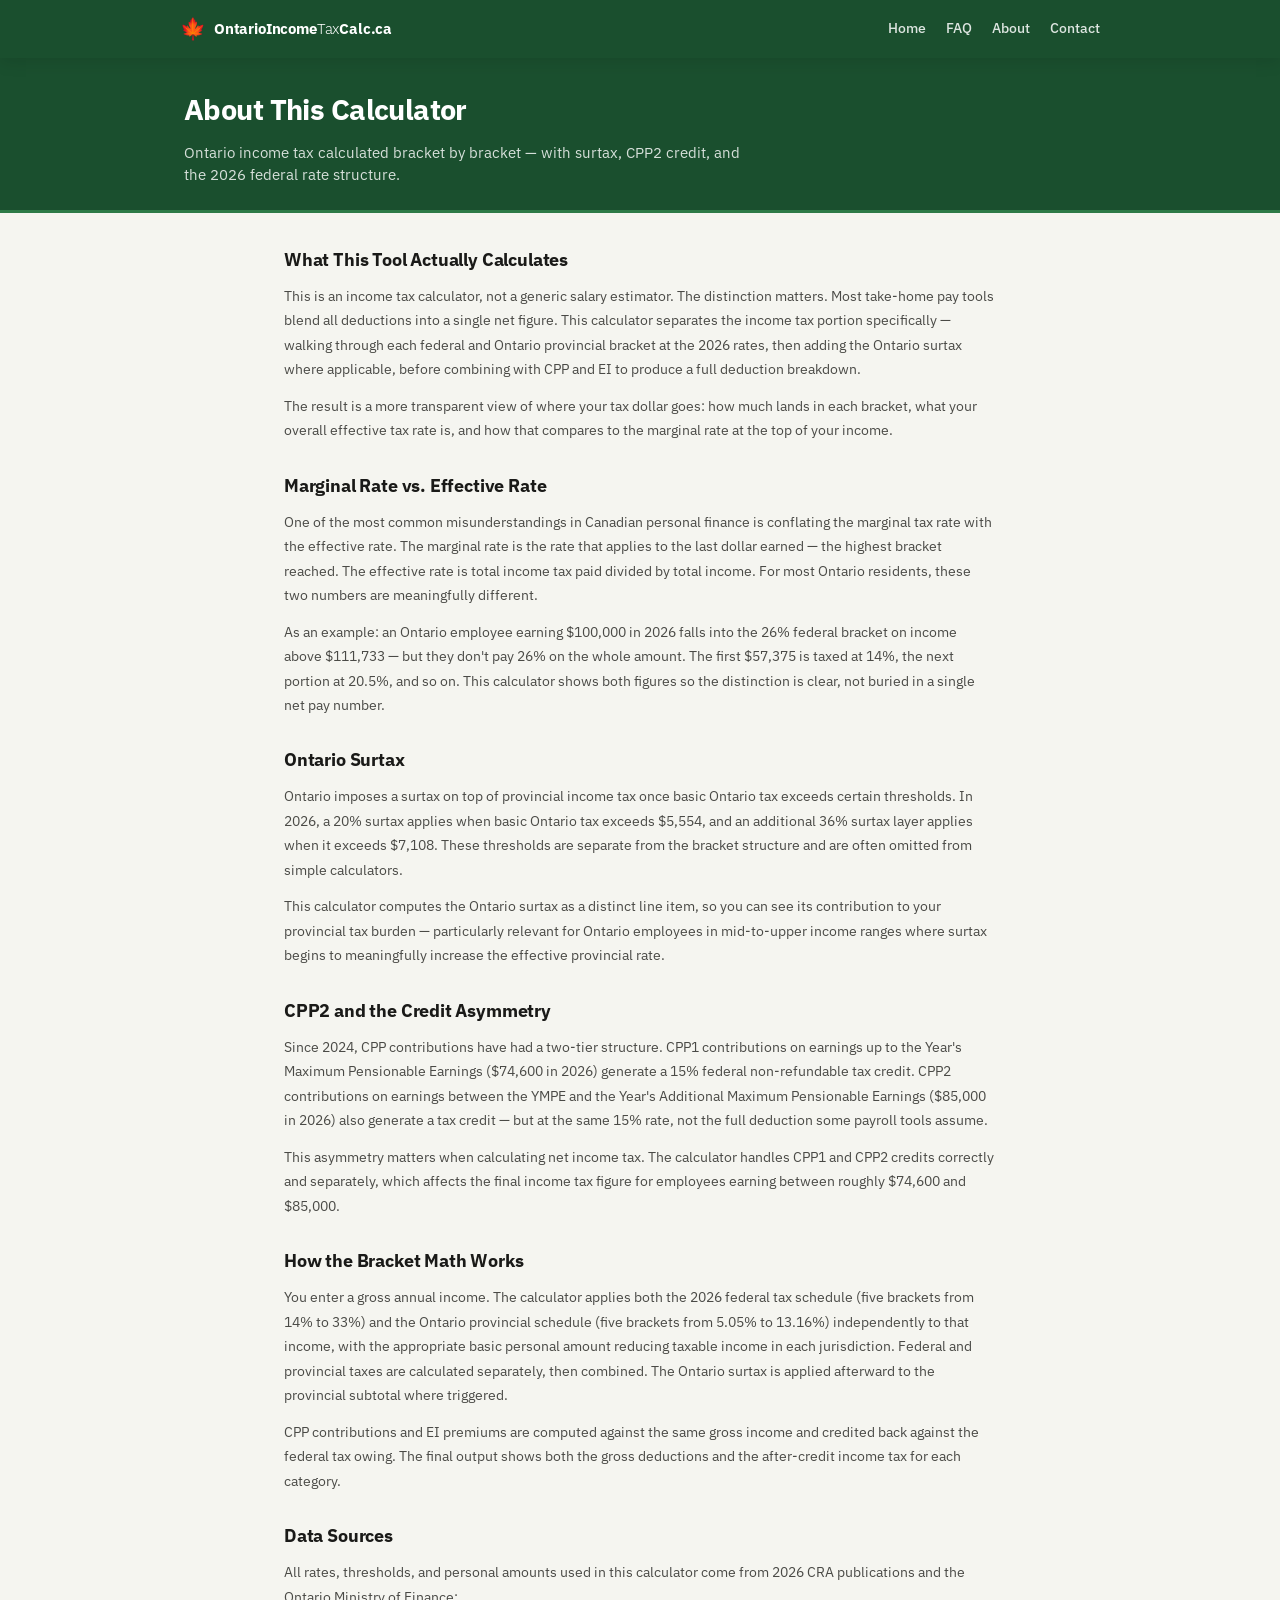
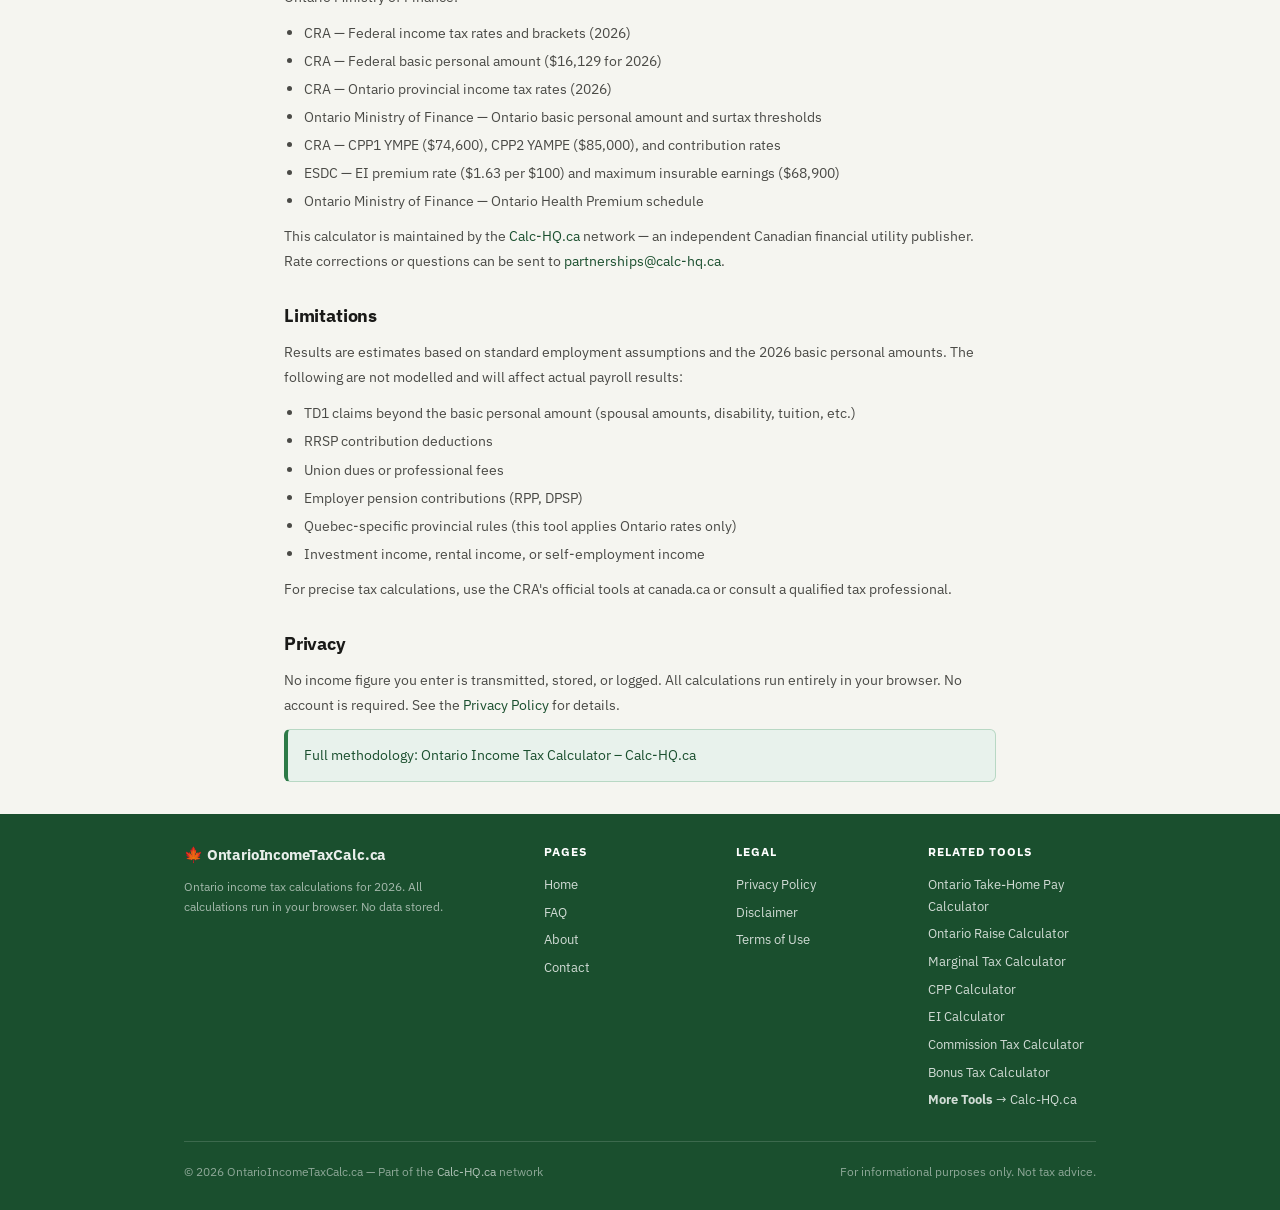
==== commit 7f8704b4: "restore methodology link (calc-hq.ca/methodology/ontario-income-tax/ now returns 200)" ====
--- a/repos/ontarioincometaxcalc/about.html
+++ b/repos/ontarioincometaxcalc/about.html
@@ -109,7 +109,9 @@
   <h2>Privacy</h2>
   <p>No income figure you enter is transmitted, stored, or logged. All calculations run entirely in your browser. No account is required. See the <a href="privacy-policy.html">Privacy Policy</a> for details.</p>
 
-
+  <div class="info-box">
+    <a href="https://calc-hq.ca/methodology/ontario-income-tax/">Full methodology: Ontario Income Tax Calculator – Calc-HQ.ca</a>
+  </div>
 
 </div>
 
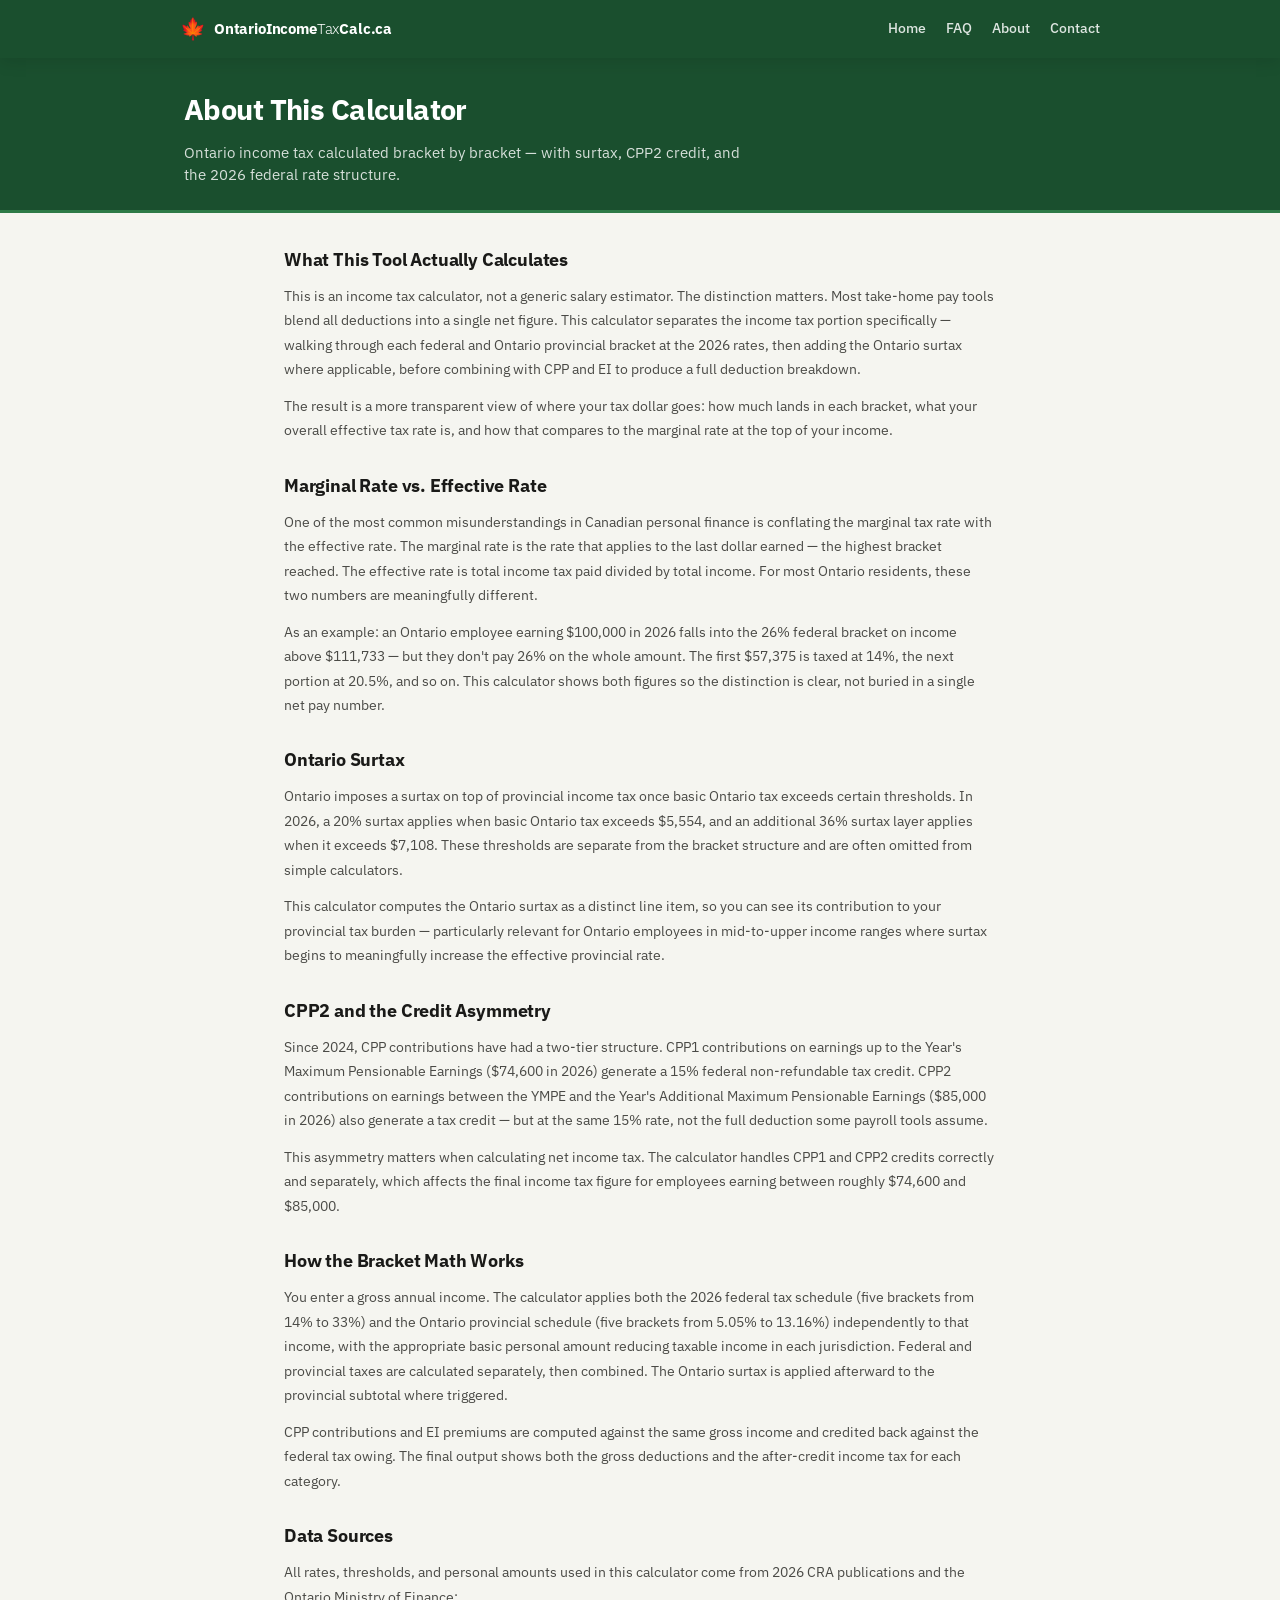
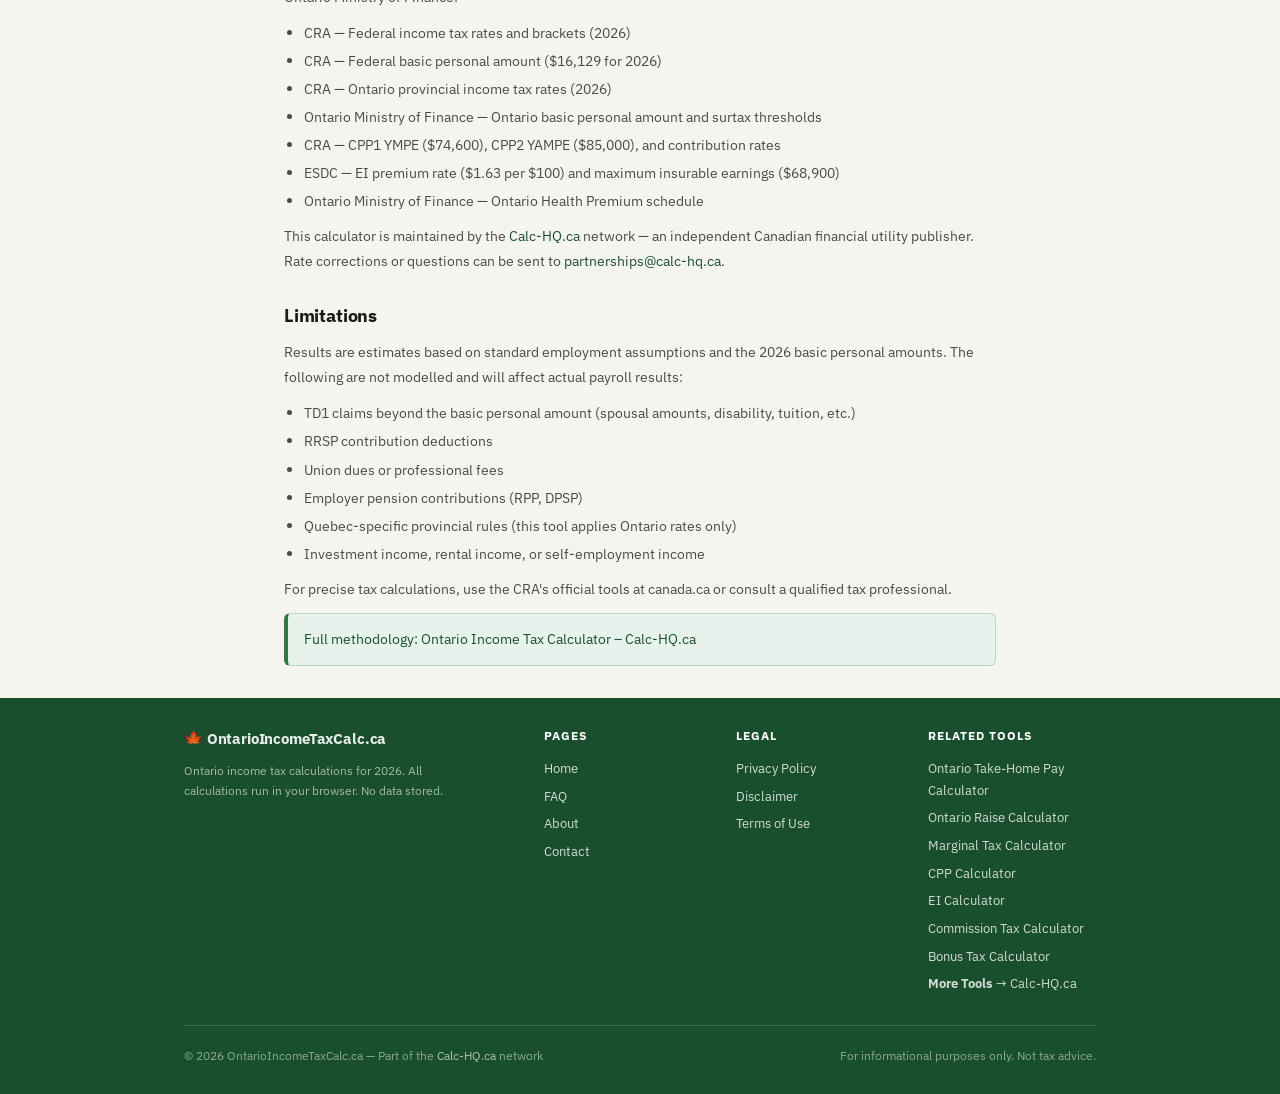
==== commit 13cb15fc: "remove privacy section from about.html (dedicated privacy page exists)" ====
--- a/repos/ontarioincometaxcalc/about.html
+++ b/repos/ontarioincometaxcalc/about.html
@@ -106,8 +106,6 @@
   </ul>
   <p>For precise tax calculations, use the CRA's official tools at canada.ca or consult a qualified tax professional.</p>
 
-  <h2>Privacy</h2>
-  <p>No income figure you enter is transmitted, stored, or logged. All calculations run entirely in your browser. No account is required. See the <a href="privacy-policy.html">Privacy Policy</a> for details.</p>
 
   <div class="info-box">
     <a href="https://calc-hq.ca/methodology/ontario-income-tax/">Full methodology: Ontario Income Tax Calculator – Calc-HQ.ca</a>
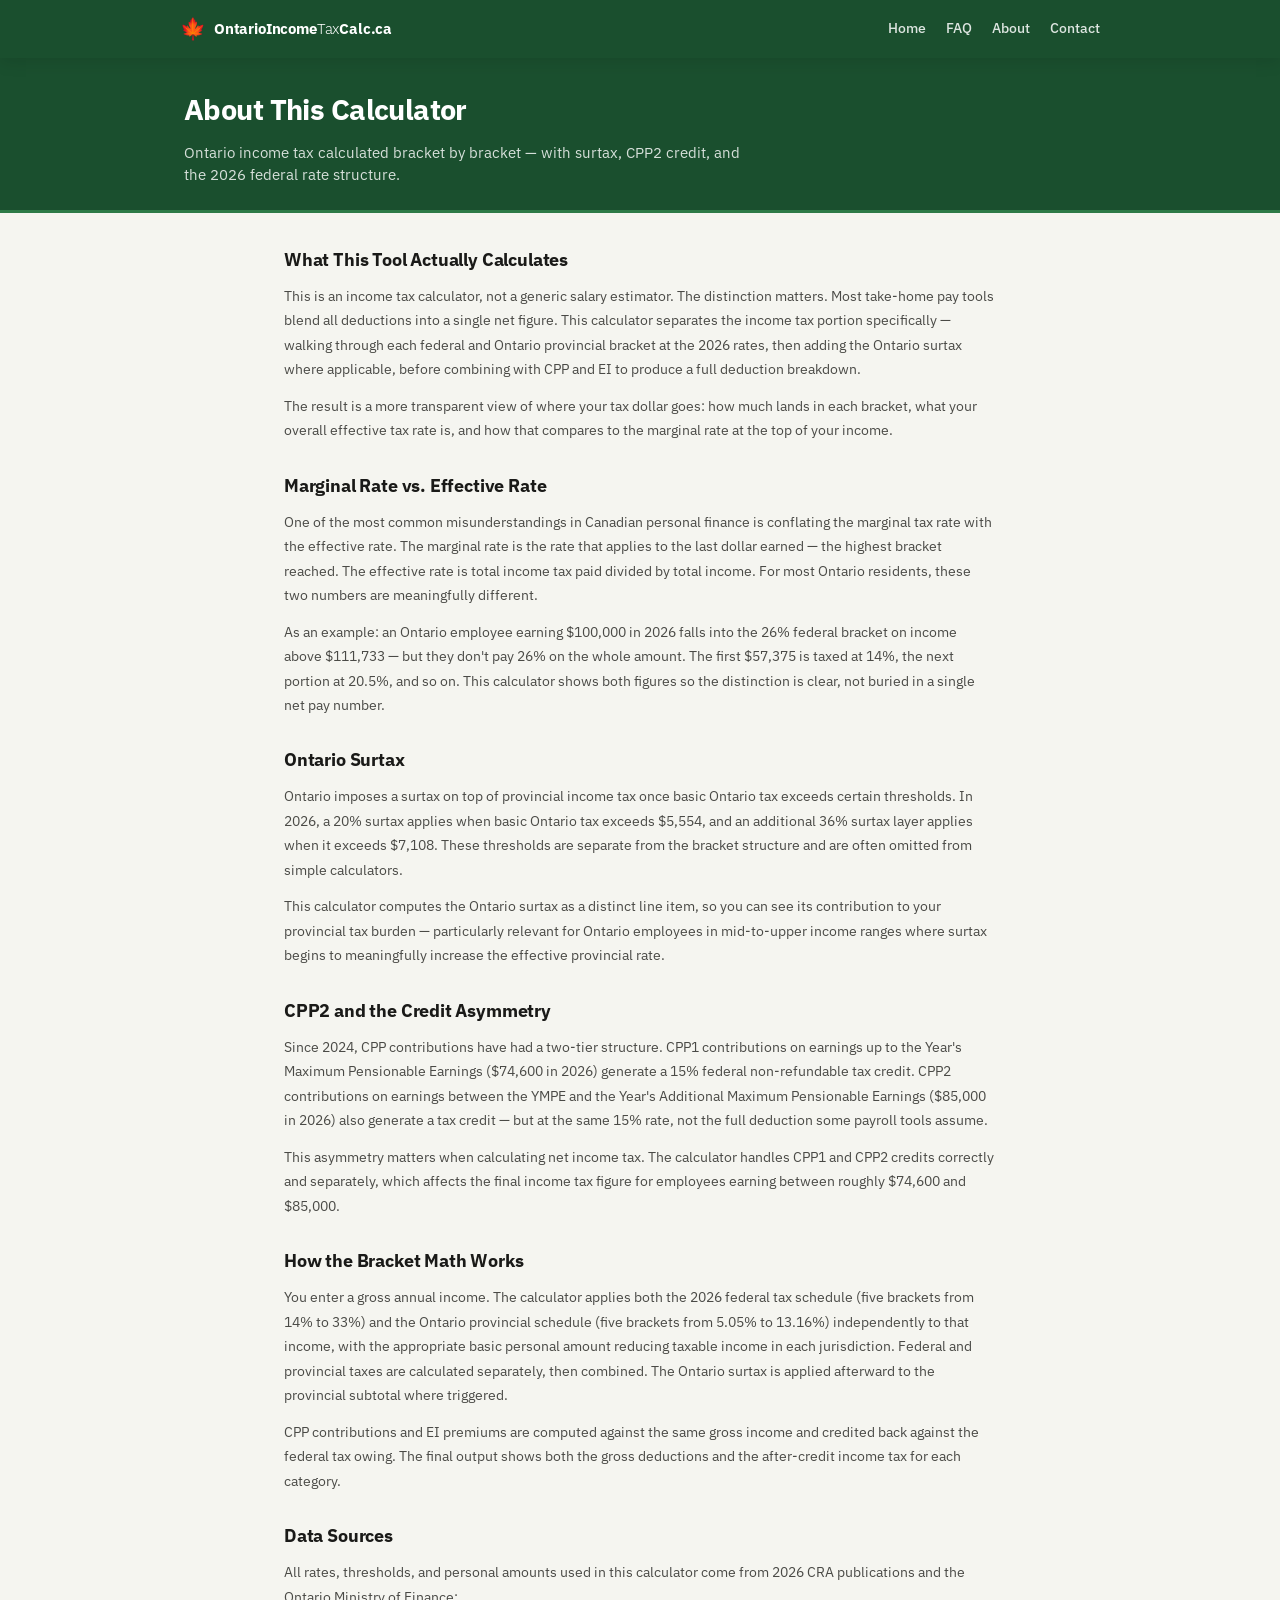
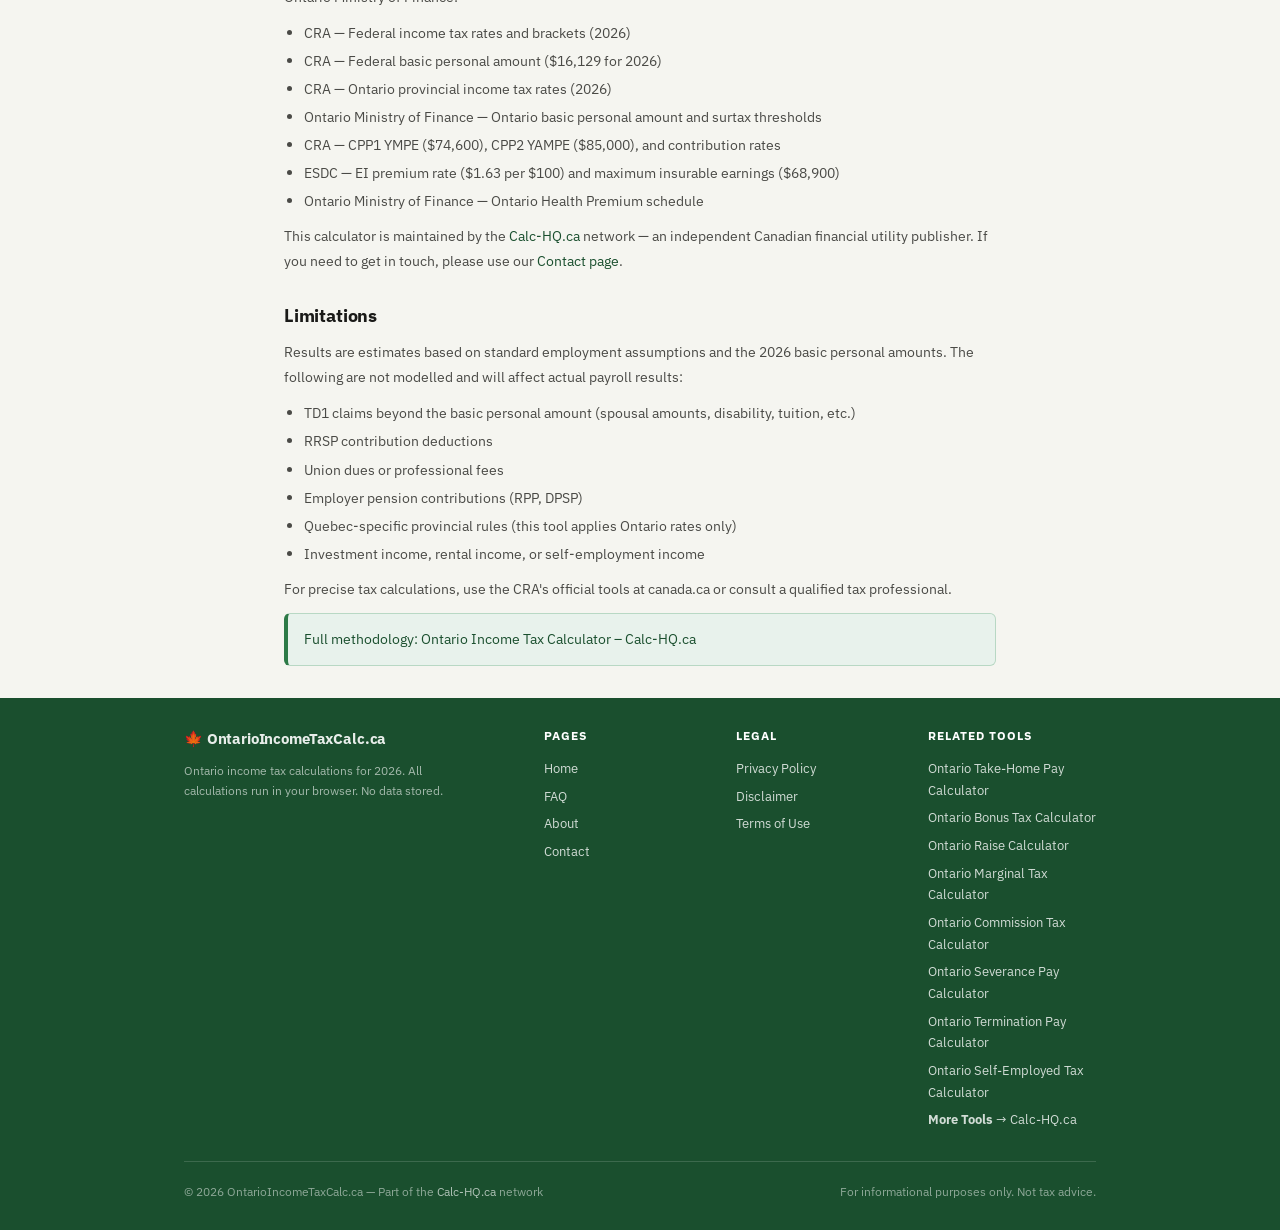
==== commit 77c28f78: "fix: enforce contact governance on about page" ====
--- a/repos/ontarioincometaxcalc/about.html
+++ b/repos/ontarioincometaxcalc/about.html
@@ -92,7 +92,7 @@
     <li>ESDC — EI premium rate ($1.63 per $100) and maximum insurable earnings ($68,900)</li>
     <li>Ontario Ministry of Finance — Ontario Health Premium schedule</li>
   </ul>
-  <p>This calculator is maintained by the <a href="https://calc-hq.ca" target="_blank" rel="noopener">Calc-HQ.ca</a> network — an independent Canadian financial utility publisher. Rate corrections or questions can be sent to <a href="mailto:partnerships@calc-hq.ca">partnerships@calc-hq.ca</a>.</p>
+  <p>This calculator is maintained by the <a href="https://calc-hq.ca" target="_blank" rel="noopener">Calc-HQ.ca</a> network — an independent Canadian financial utility publisher. If you need to get in touch, please use our <a href="contact.html">Contact page</a>.</p>
 
   <h2>Limitations</h2>
   <p>Results are estimates based on standard employment assumptions and the 2026 basic personal amounts. The following are not modelled and will affect actual payroll results:</p>
--- a/repos/ontarioincometaxcalc/css/style.css
+++ b/repos/ontarioincometaxcalc/css/style.css
@@ -288,7 +288,7 @@
   pointer-events: none;
   font-family: 'IBM Plex Mono', monospace;
 }
-.input-wrap-dollar input {
+.input-group .input-wrap-dollar input[type="number"] {
   padding-left: 28px;
 }
 .input-group input[type="number"],
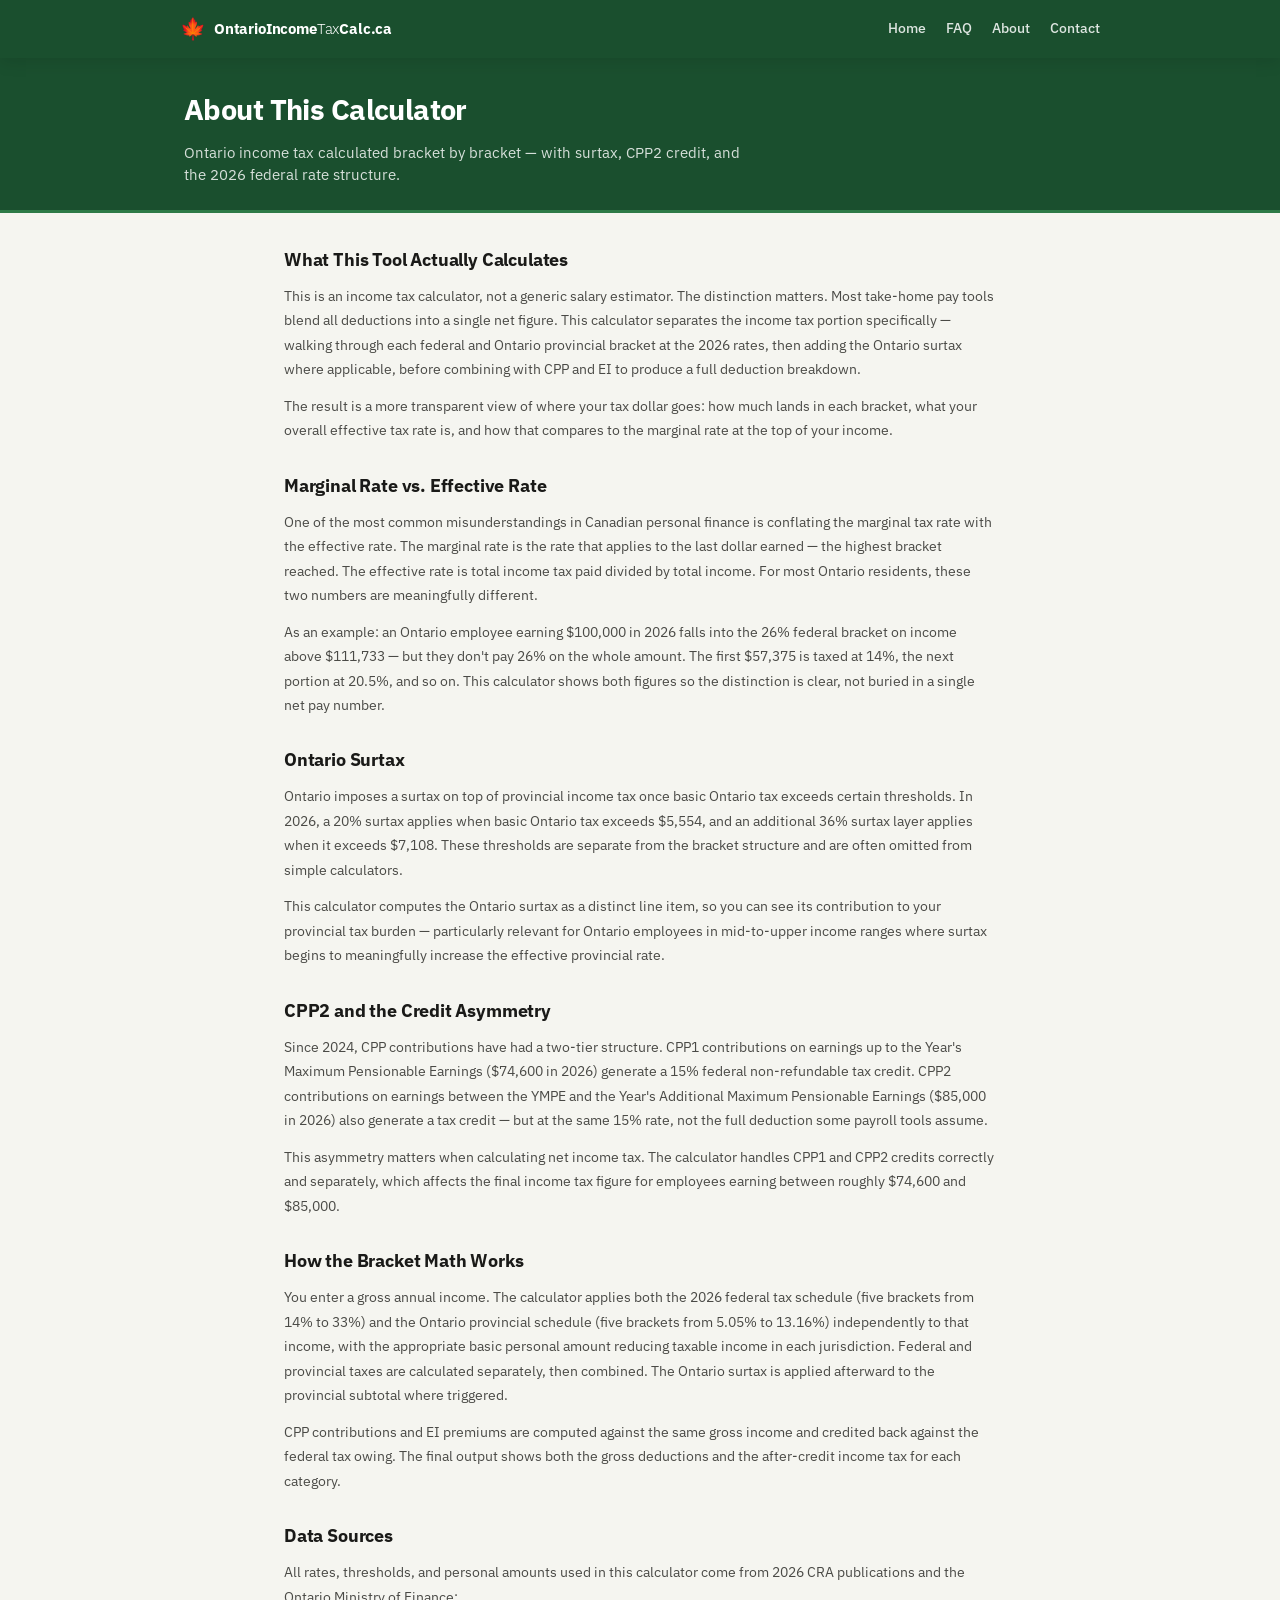
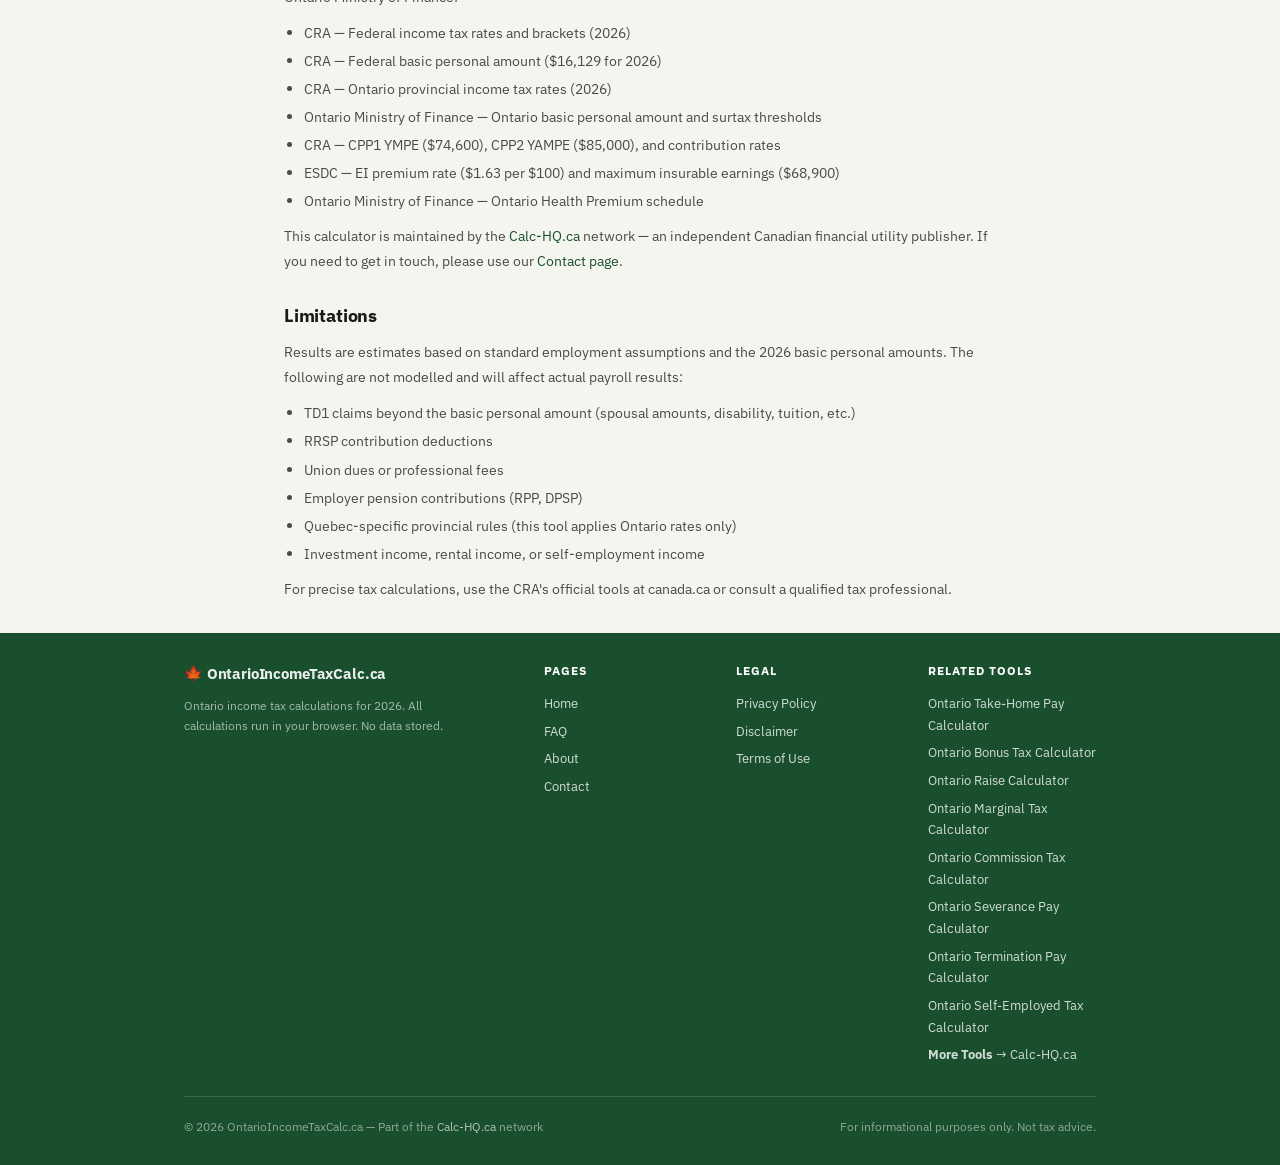
==== commit a0d3d0fc: "fix: normalize EMD methodology link placement" ====
--- a/repos/ontarioincometaxcalc/about.html
+++ b/repos/ontarioincometaxcalc/about.html
@@ -107,9 +107,7 @@
   <p>For precise tax calculations, use the CRA's official tools at canada.ca or consult a qualified tax professional.</p>
 
 
-  <div class="info-box">
-    <a href="https://calc-hq.ca/methodology/ontario-income-tax/">Full methodology: Ontario Income Tax Calculator – Calc-HQ.ca</a>
-  </div>
+
 
 </div>
 
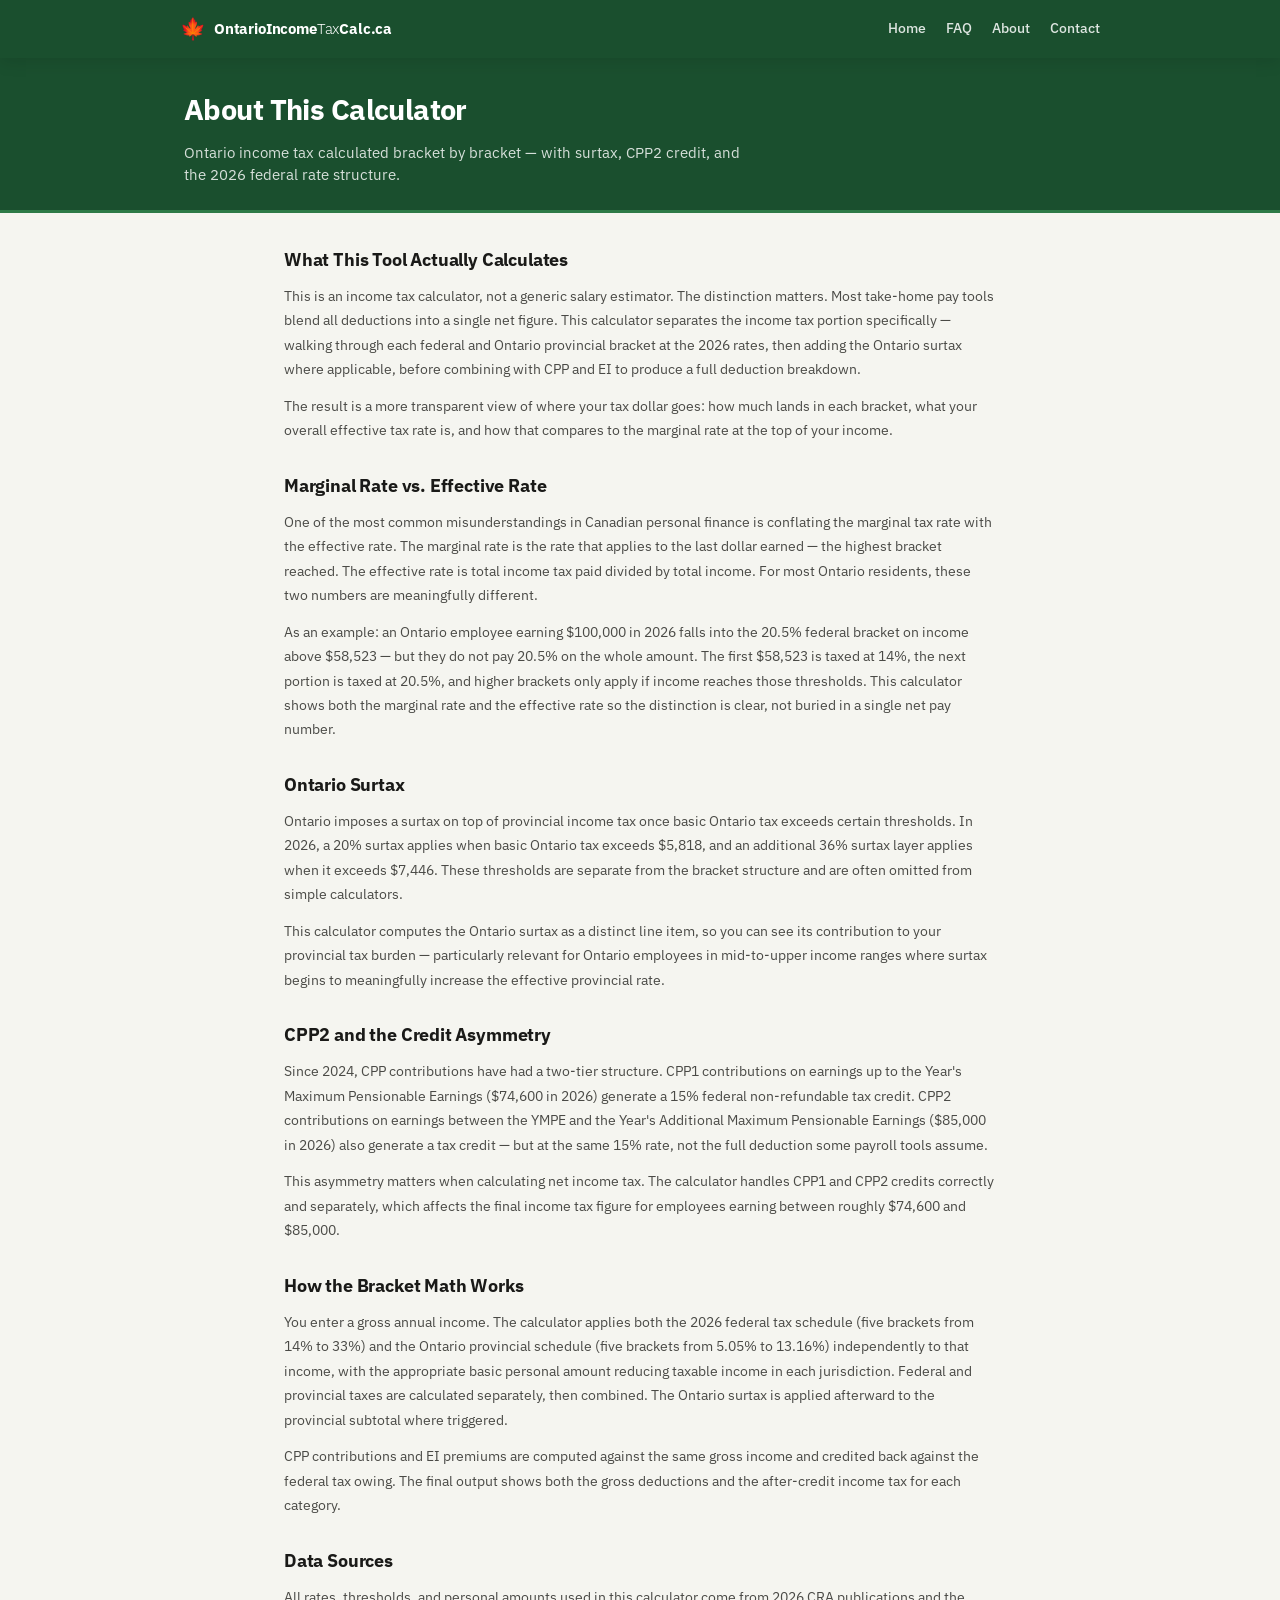
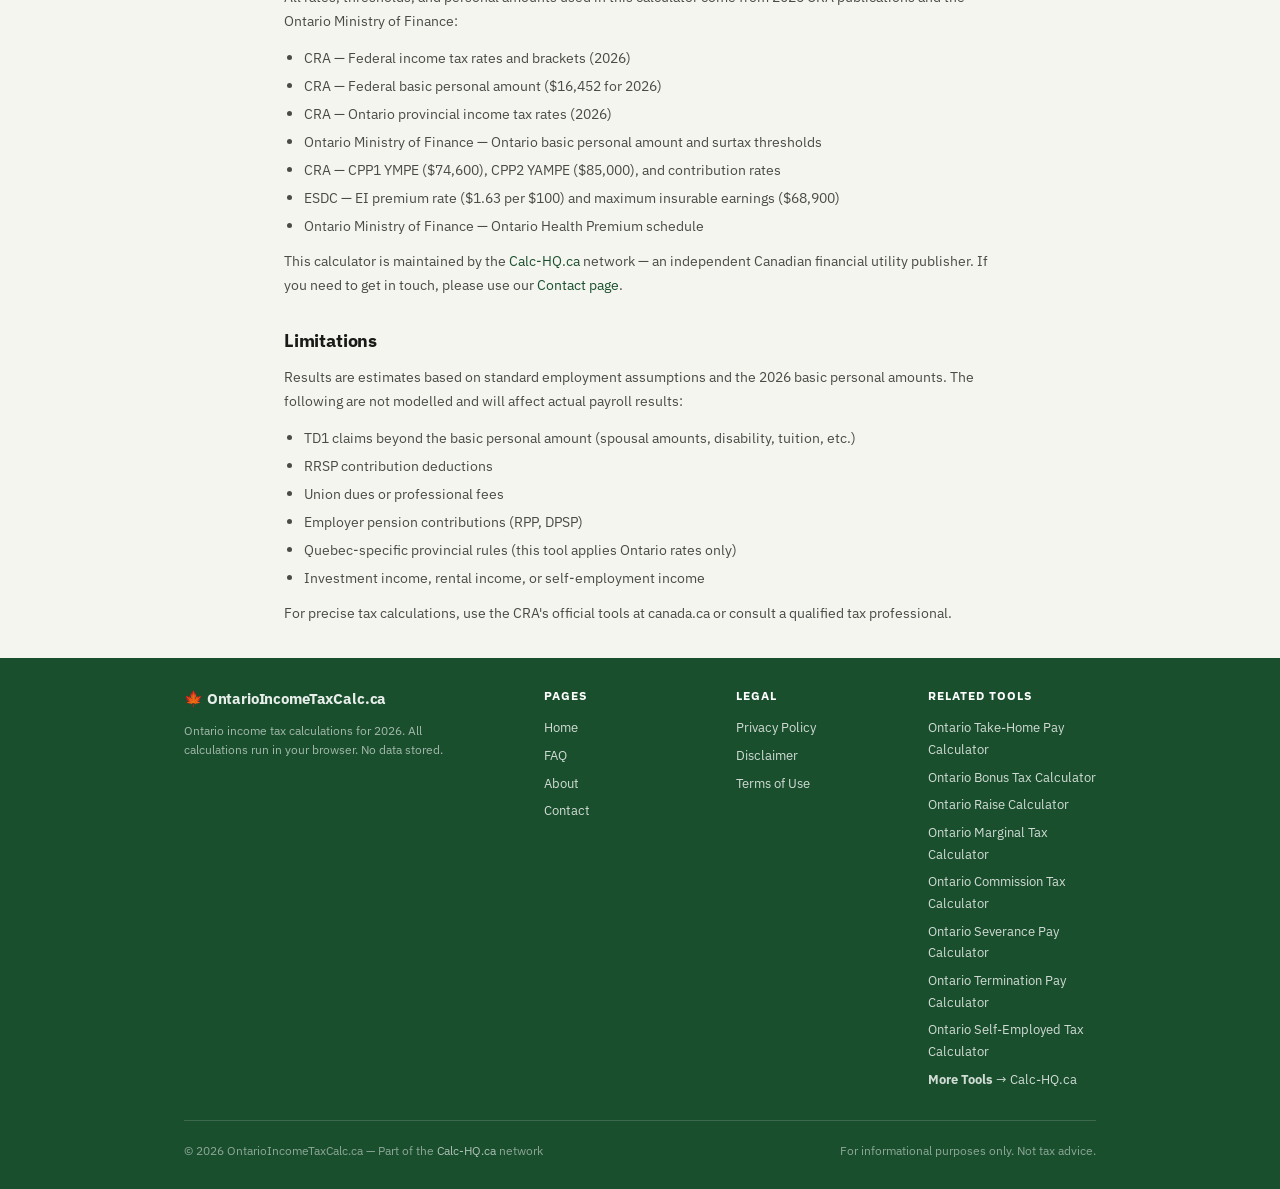
==== commit 31cac589: "fix: update Ontario income tax about page 2026 values" ====
--- a/repos/ontarioincometaxcalc/about.html
+++ b/repos/ontarioincometaxcalc/about.html
@@ -67,10 +67,10 @@
 
   <h2>Marginal Rate vs. Effective Rate</h2>
   <p>One of the most common misunderstandings in Canadian personal finance is conflating the marginal tax rate with the effective rate. The marginal rate is the rate that applies to the last dollar earned — the highest bracket reached. The effective rate is total income tax paid divided by total income. For most Ontario residents, these two numbers are meaningfully different.</p>
-  <p>As an example: an Ontario employee earning $100,000 in 2026 falls into the 26% federal bracket on income above $111,733 — but they don't pay 26% on the whole amount. The first $57,375 is taxed at 14%, the next portion at 20.5%, and so on. This calculator shows both figures so the distinction is clear, not buried in a single net pay number.</p>
+  <p>As an example: an Ontario employee earning $100,000 in 2026 falls into the 20.5% federal bracket on income above $58,523 — but they do not pay 20.5% on the whole amount. The first $58,523 is taxed at 14%, the next portion is taxed at 20.5%, and higher brackets only apply if income reaches those thresholds. This calculator shows both the marginal rate and the effective rate so the distinction is clear, not buried in a single net pay number.</p>
 
   <h2>Ontario Surtax</h2>
-  <p>Ontario imposes a surtax on top of provincial income tax once basic Ontario tax exceeds certain thresholds. In 2026, a 20% surtax applies when basic Ontario tax exceeds $5,554, and an additional 36% surtax layer applies when it exceeds $7,108. These thresholds are separate from the bracket structure and are often omitted from simple calculators.</p>
+  <p>Ontario imposes a surtax on top of provincial income tax once basic Ontario tax exceeds certain thresholds. In 2026, a 20% surtax applies when basic Ontario tax exceeds $5,818, and an additional 36% surtax layer applies when it exceeds $7,446. These thresholds are separate from the bracket structure and are often omitted from simple calculators.</p>
   <p>This calculator computes the Ontario surtax as a distinct line item, so you can see its contribution to your provincial tax burden — particularly relevant for Ontario employees in mid-to-upper income ranges where surtax begins to meaningfully increase the effective provincial rate.</p>
 
   <h2>CPP2 and the Credit Asymmetry</h2>
@@ -85,7 +85,7 @@
   <p>All rates, thresholds, and personal amounts used in this calculator come from 2026 CRA publications and the Ontario Ministry of Finance:</p>
   <ul>
     <li>CRA — Federal income tax rates and brackets (2026)</li>
-    <li>CRA — Federal basic personal amount ($16,129 for 2026)</li>
+    <li>CRA — Federal basic personal amount ($16,452 for 2026)</li>
     <li>CRA — Ontario provincial income tax rates (2026)</li>
     <li>Ontario Ministry of Finance — Ontario basic personal amount and surtax thresholds</li>
     <li>CRA — CPP1 YMPE ($74,600), CPP2 YAMPE ($85,000), and contribution rates</li>
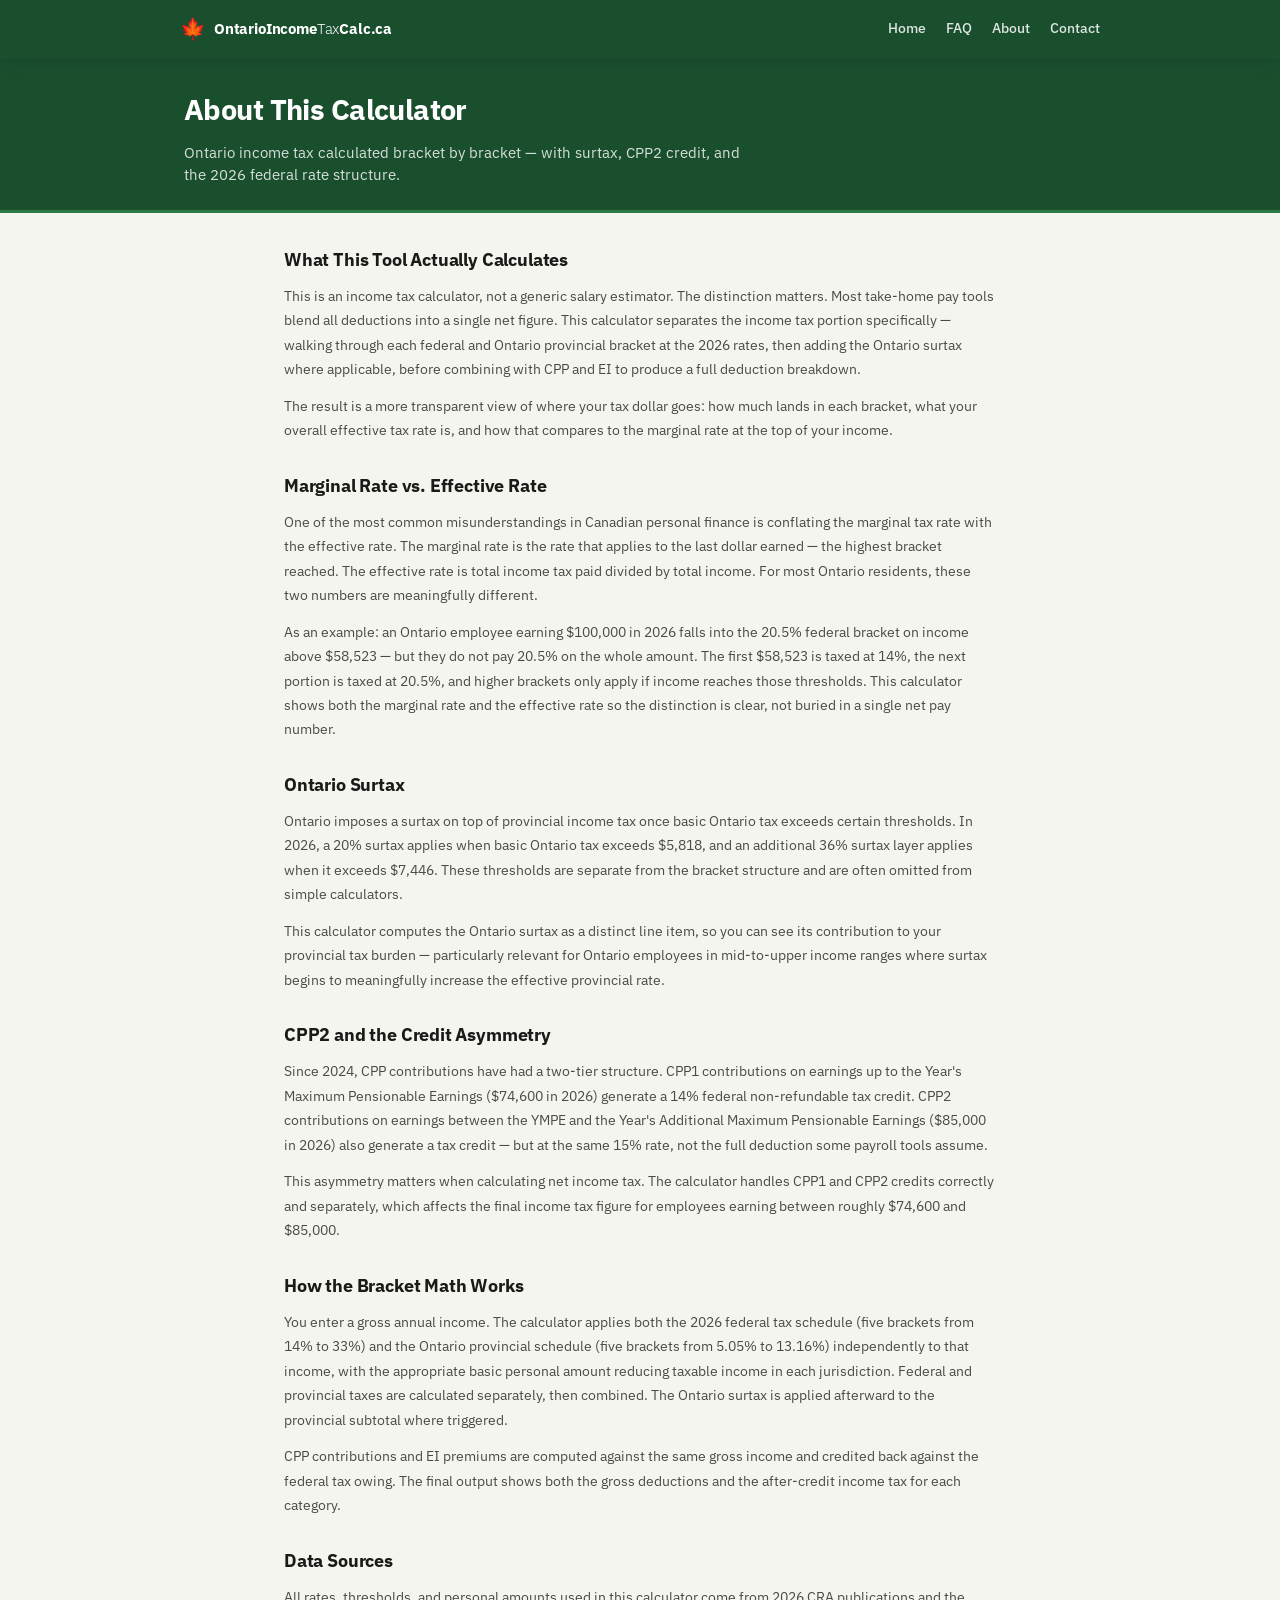
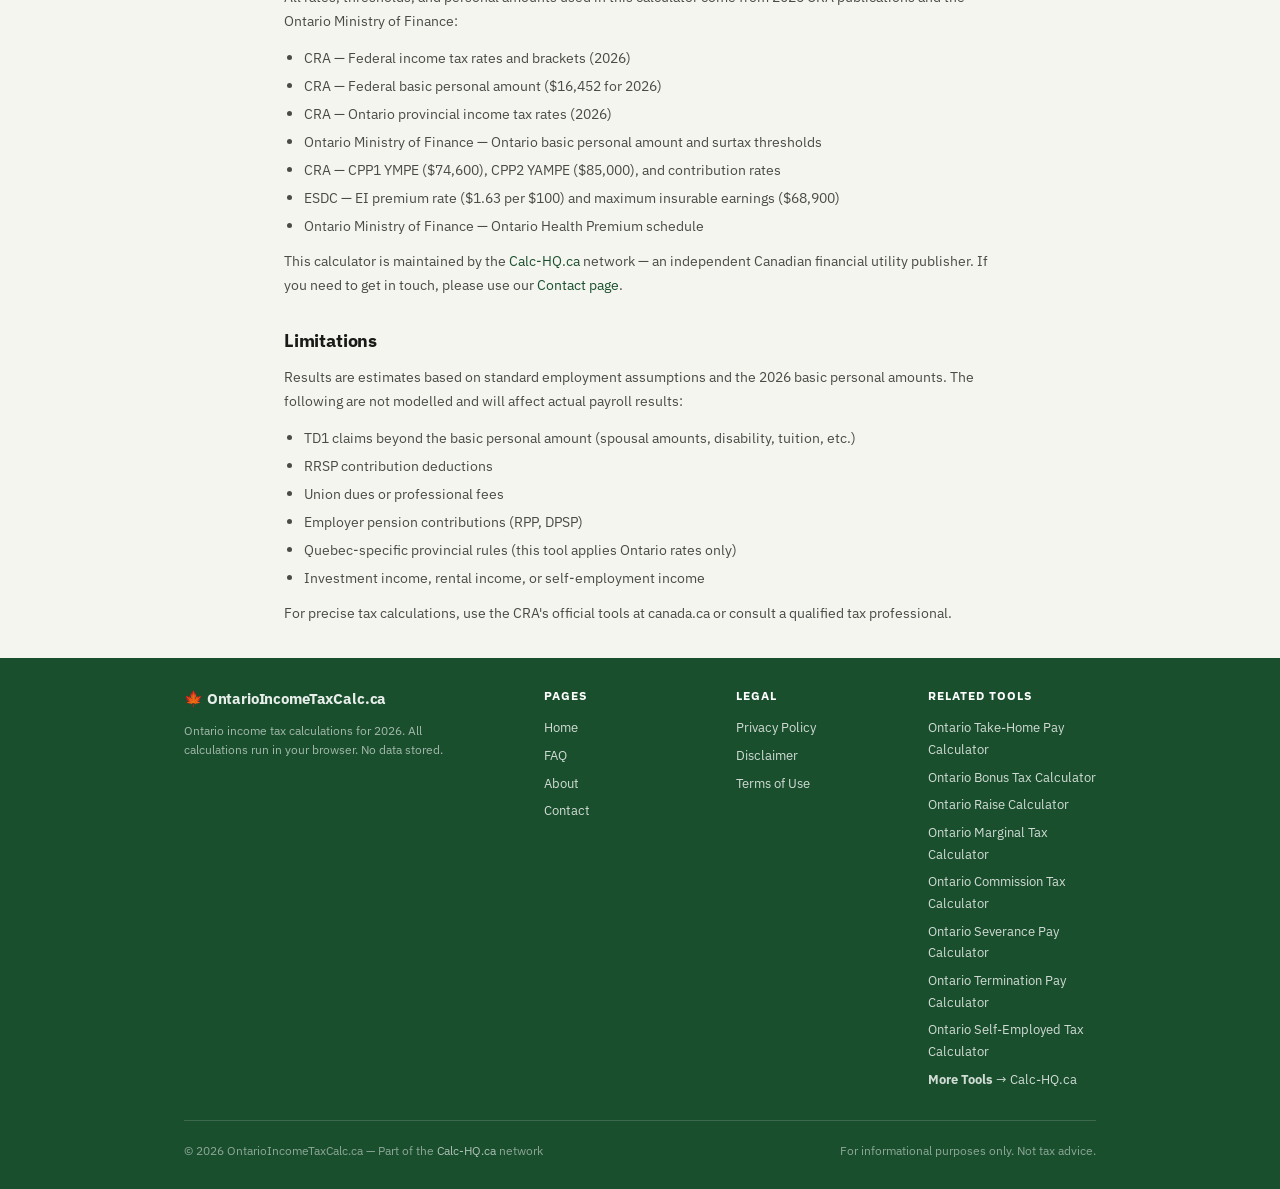
==== commit 609e10fa: "fix: update federal credit rate reference to 14%" ====
--- a/repos/ontarioincometaxcalc/about.html
+++ b/repos/ontarioincometaxcalc/about.html
@@ -74,7 +74,7 @@
   <p>This calculator computes the Ontario surtax as a distinct line item, so you can see its contribution to your provincial tax burden — particularly relevant for Ontario employees in mid-to-upper income ranges where surtax begins to meaningfully increase the effective provincial rate.</p>
 
   <h2>CPP2 and the Credit Asymmetry</h2>
-  <p>Since 2024, CPP contributions have had a two-tier structure. CPP1 contributions on earnings up to the Year's Maximum Pensionable Earnings ($74,600 in 2026) generate a 15% federal non-refundable tax credit. CPP2 contributions on earnings between the YMPE and the Year's Additional Maximum Pensionable Earnings ($85,000 in 2026) also generate a tax credit — but at the same 15% rate, not the full deduction some payroll tools assume.</p>
+  <p>Since 2024, CPP contributions have had a two-tier structure. CPP1 contributions on earnings up to the Year's Maximum Pensionable Earnings ($74,600 in 2026) generate a 14% federal non-refundable tax credit. CPP2 contributions on earnings between the YMPE and the Year's Additional Maximum Pensionable Earnings ($85,000 in 2026) also generate a tax credit — but at the same 15% rate, not the full deduction some payroll tools assume.</p>
   <p>This asymmetry matters when calculating net income tax. The calculator handles CPP1 and CPP2 credits correctly and separately, which affects the final income tax figure for employees earning between roughly $74,600 and $85,000.</p>
 
   <h2>How the Bracket Math Works</h2>
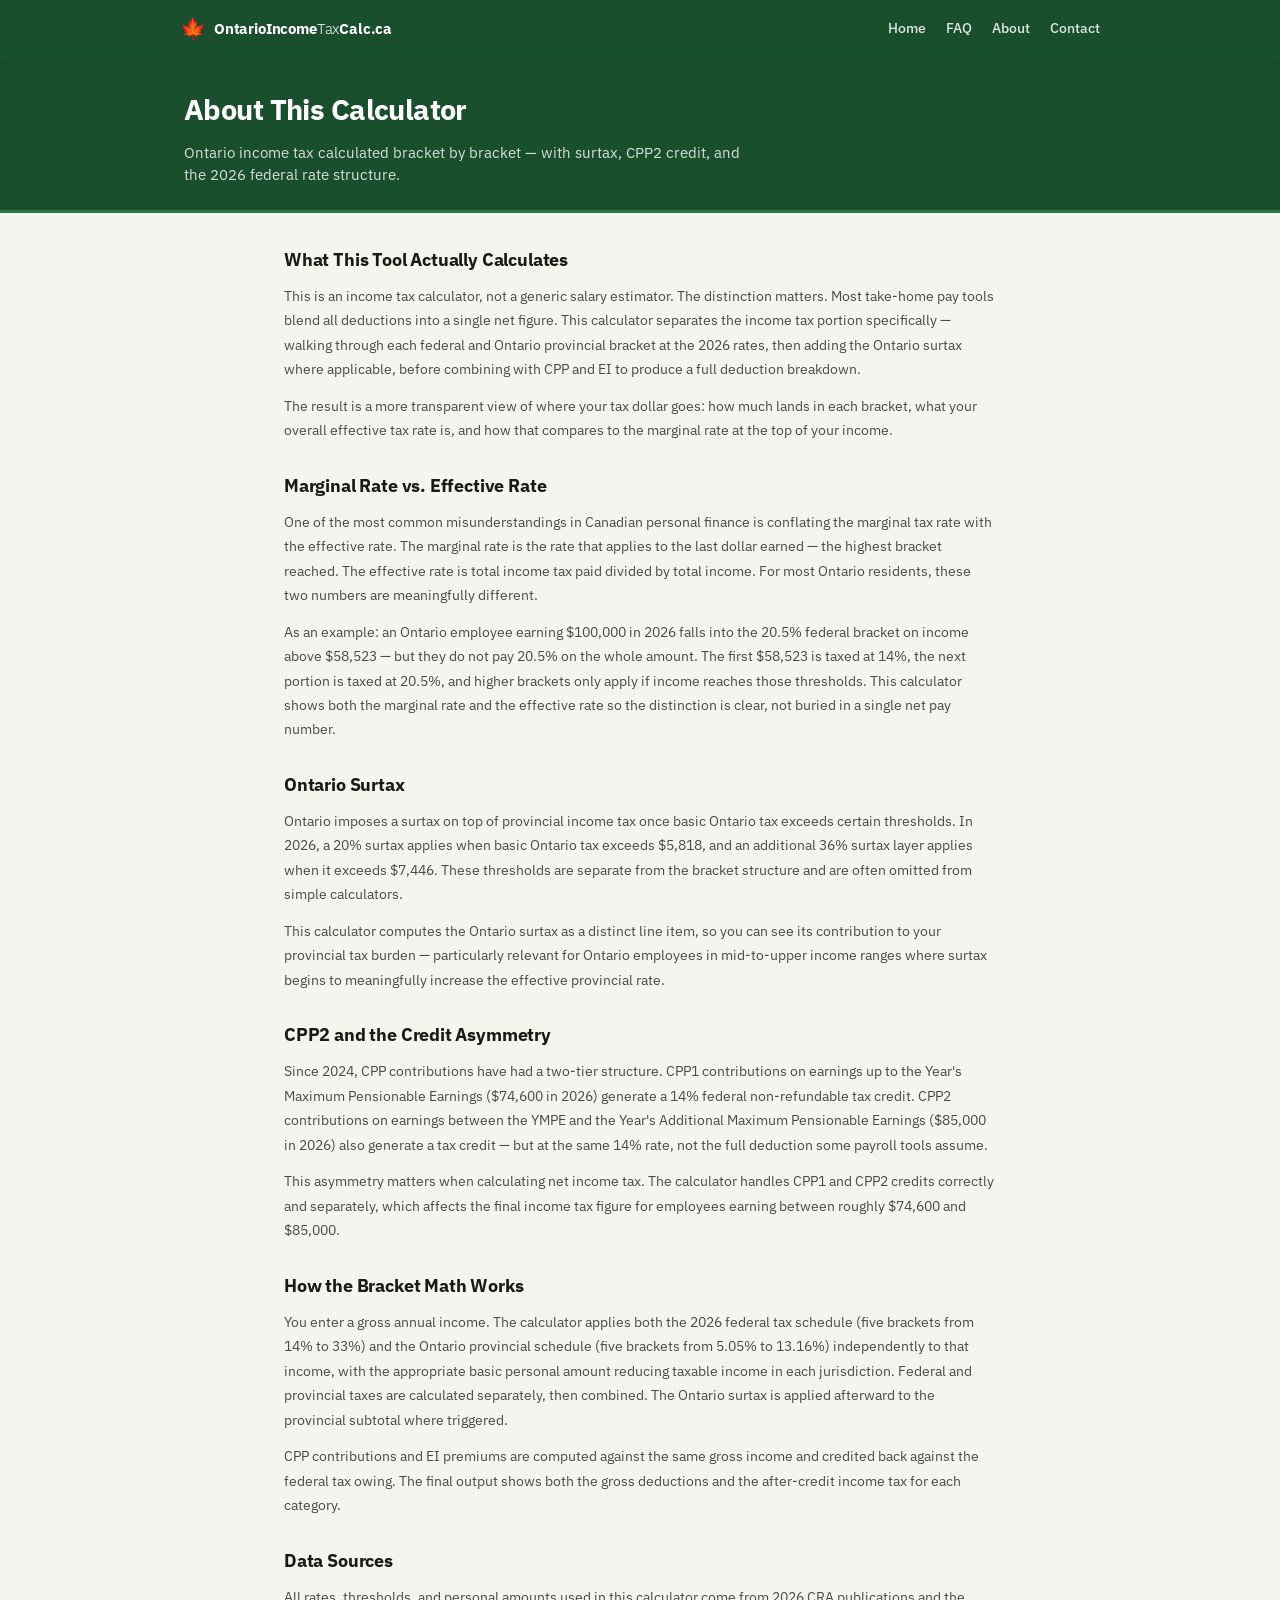
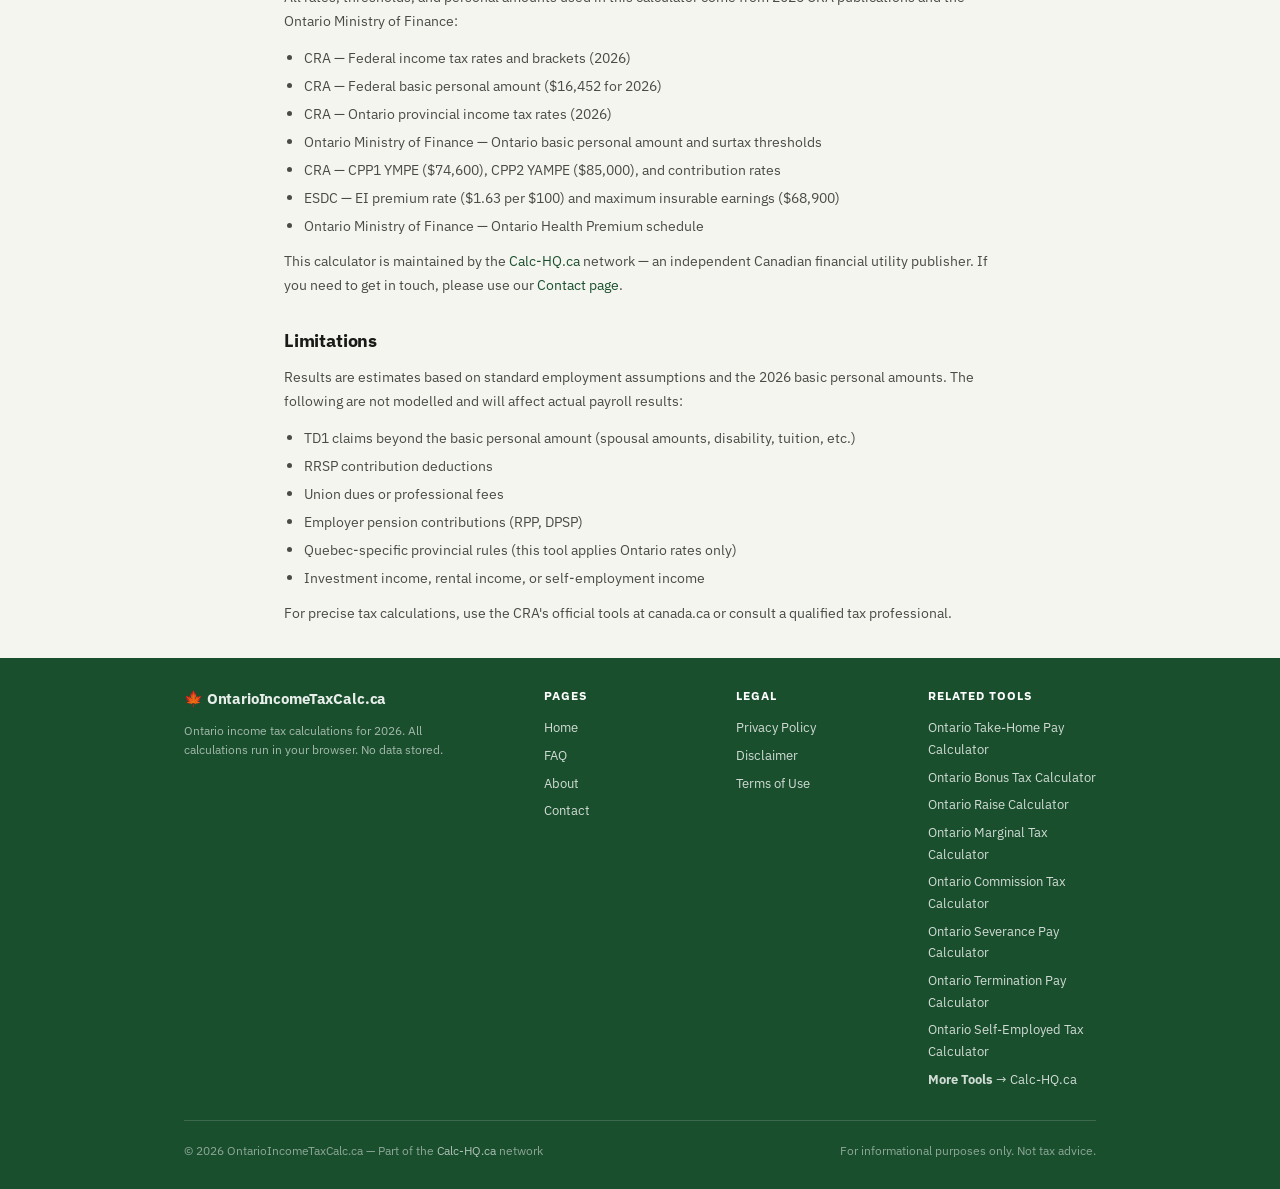
==== commit a0333fcd: "fix: update CPP2 credit rate wording to 14%" ====
--- a/repos/ontarioincometaxcalc/about.html
+++ b/repos/ontarioincometaxcalc/about.html
@@ -74,7 +74,7 @@
   <p>This calculator computes the Ontario surtax as a distinct line item, so you can see its contribution to your provincial tax burden — particularly relevant for Ontario employees in mid-to-upper income ranges where surtax begins to meaningfully increase the effective provincial rate.</p>
 
   <h2>CPP2 and the Credit Asymmetry</h2>
-  <p>Since 2024, CPP contributions have had a two-tier structure. CPP1 contributions on earnings up to the Year's Maximum Pensionable Earnings ($74,600 in 2026) generate a 14% federal non-refundable tax credit. CPP2 contributions on earnings between the YMPE and the Year's Additional Maximum Pensionable Earnings ($85,000 in 2026) also generate a tax credit — but at the same 15% rate, not the full deduction some payroll tools assume.</p>
+  <p>Since 2024, CPP contributions have had a two-tier structure. CPP1 contributions on earnings up to the Year's Maximum Pensionable Earnings ($74,600 in 2026) generate a 14% federal non-refundable tax credit. CPP2 contributions on earnings between the YMPE and the Year's Additional Maximum Pensionable Earnings ($85,000 in 2026) also generate a tax credit — but at the same 14% rate, not the full deduction some payroll tools assume.</p>
   <p>This asymmetry matters when calculating net income tax. The calculator handles CPP1 and CPP2 credits correctly and separately, which affects the final income tax figure for employees earning between roughly $74,600 and $85,000.</p>
 
   <h2>How the Bracket Math Works</h2>
